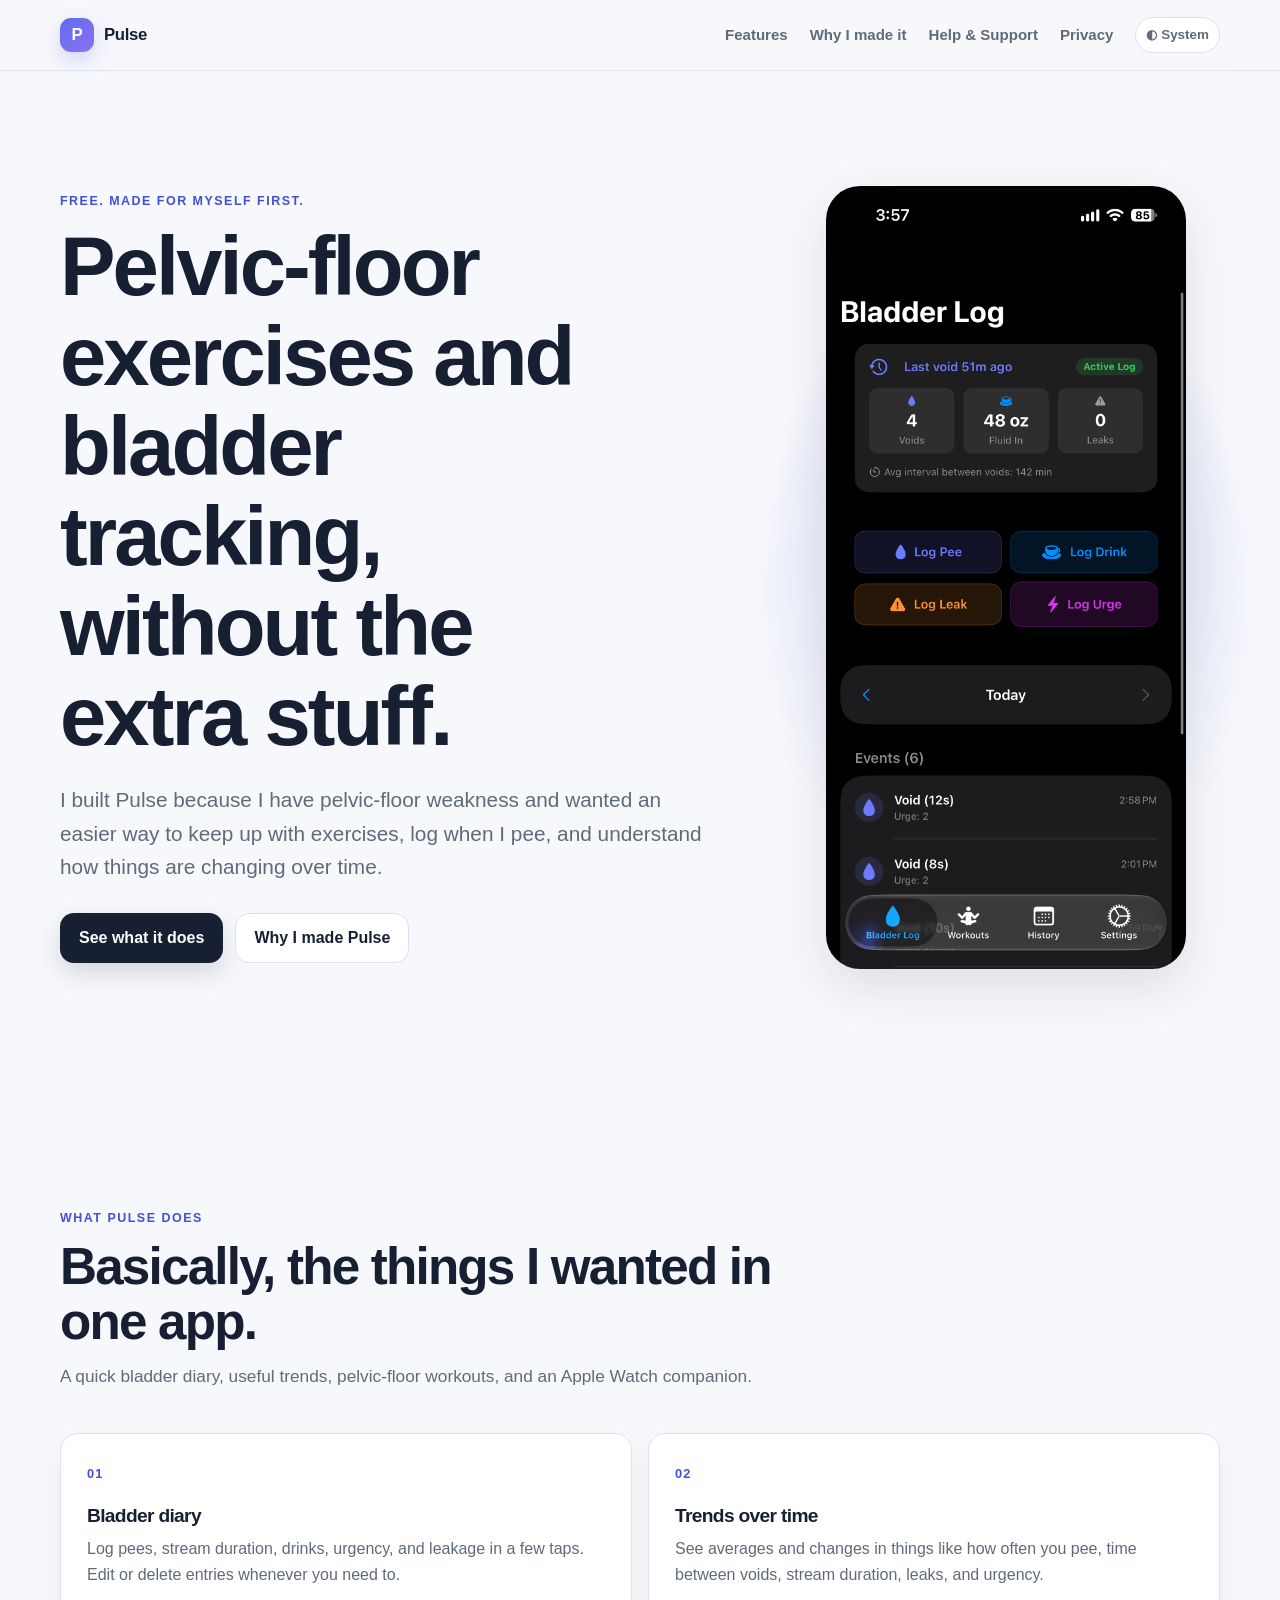
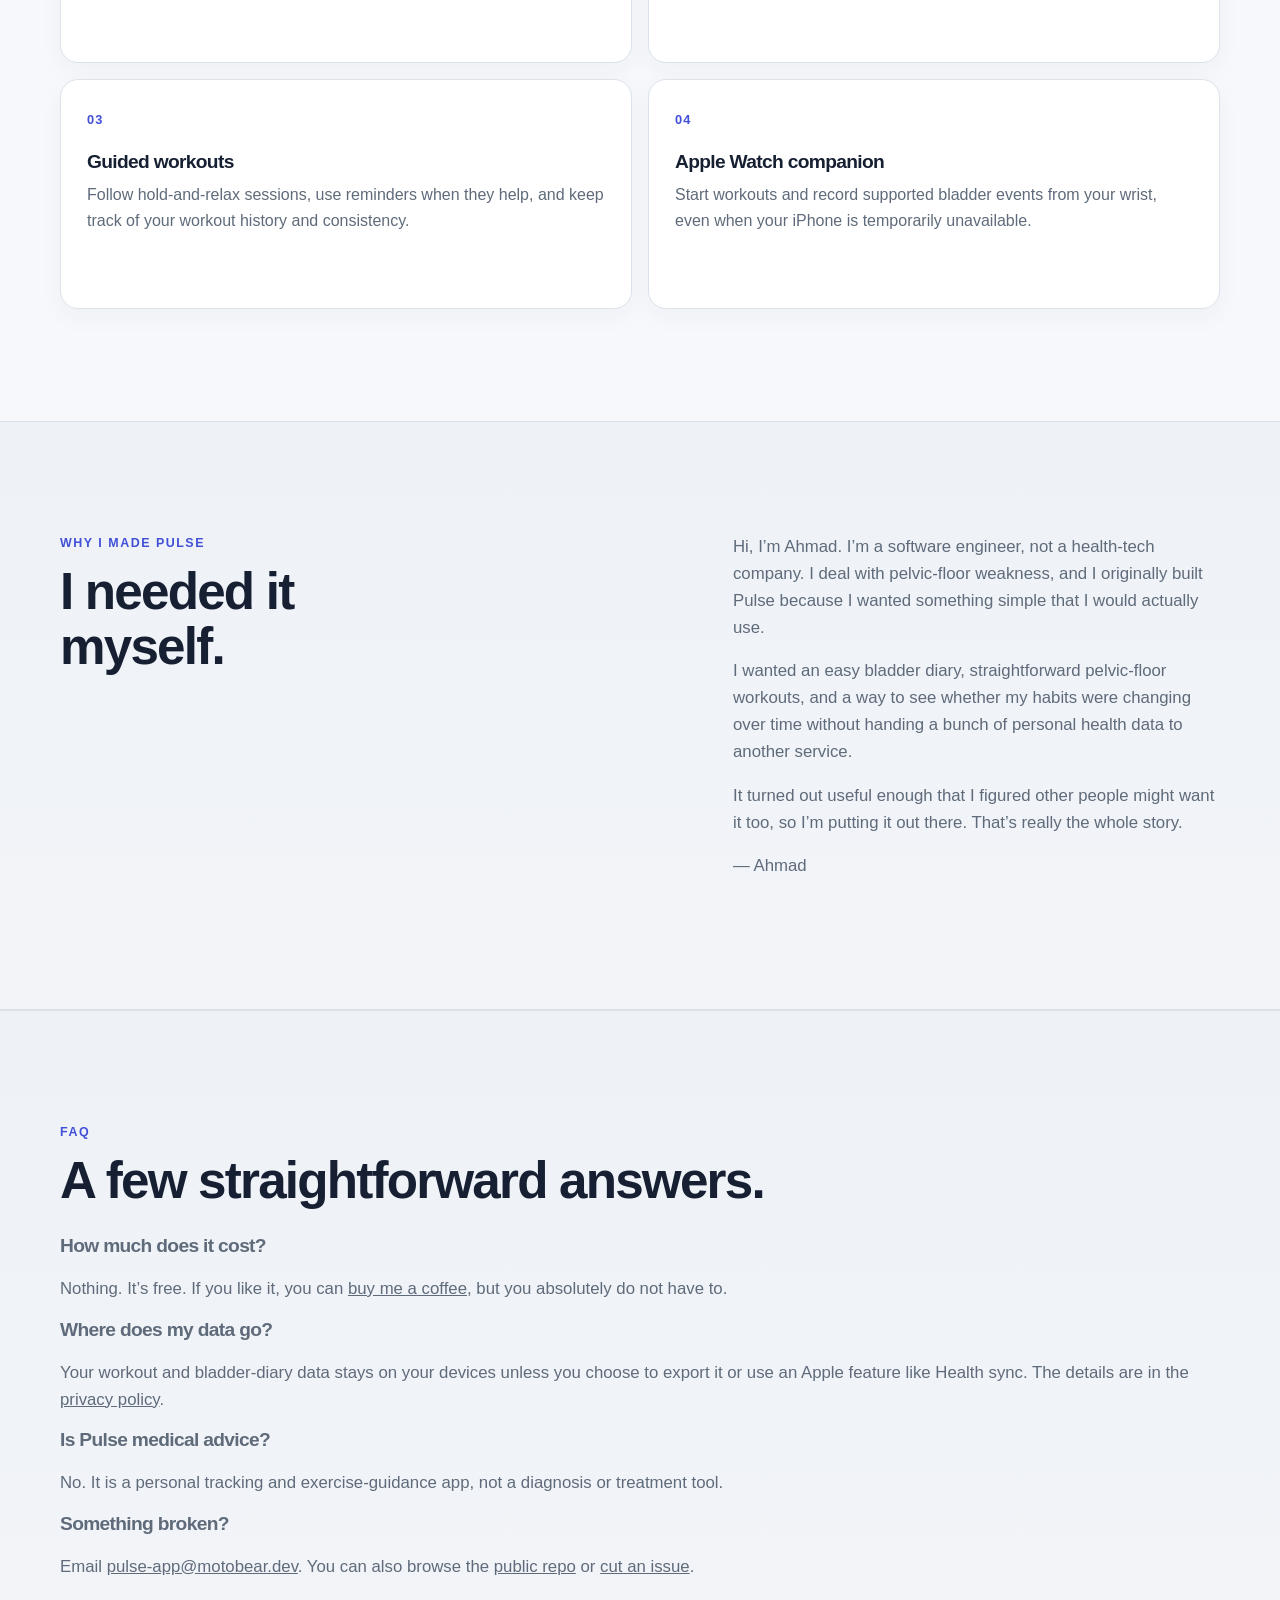
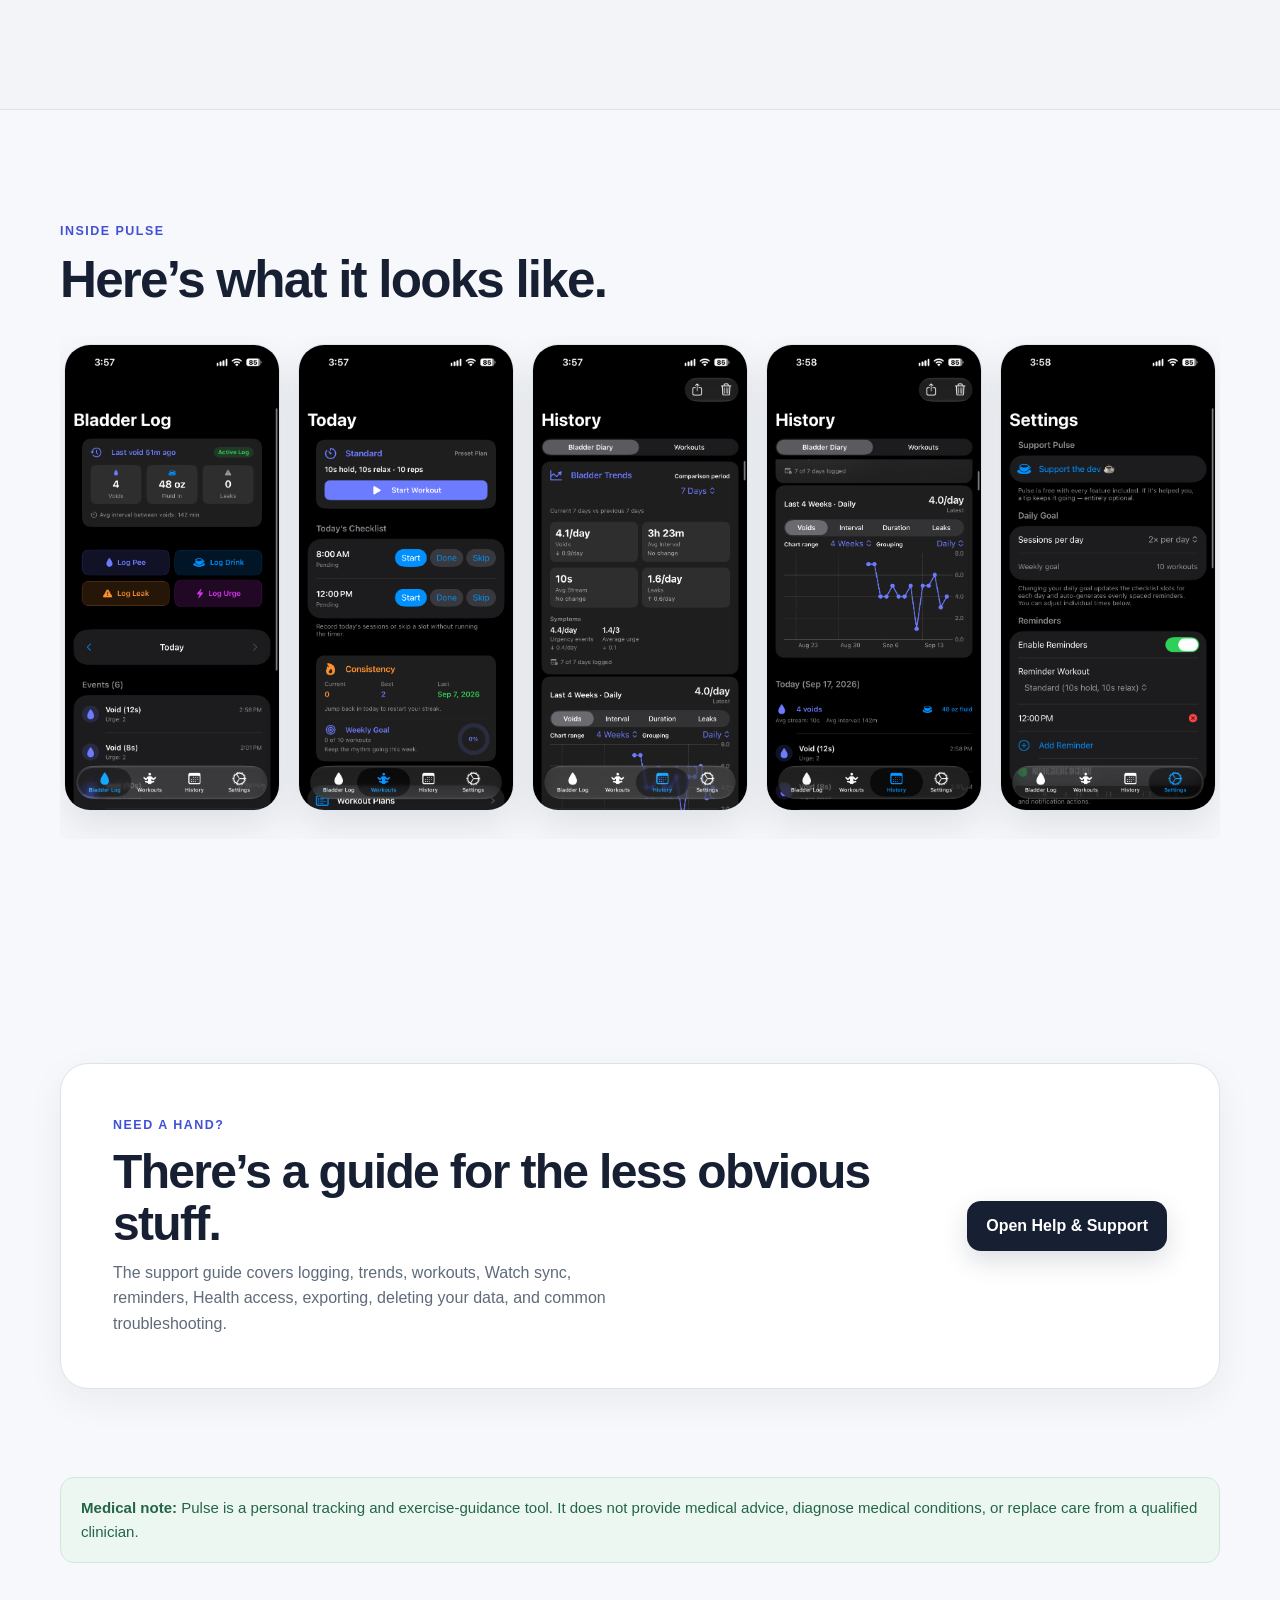
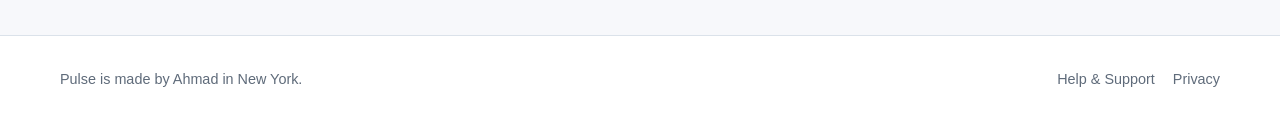
==== index.html @ 0b724790 "Keep donation link in FAQ only" ====
<!doctype html>
<html lang="en">
<head>
  <meta charset="utf-8">
  <meta name="viewport" content="width=device-width, initial-scale=1">
  <meta name="description" content="Pulse is a free iPhone and Apple Watch app for pelvic-floor exercises and personal bladder tracking, built by one guy who needed it himself.">
  <meta name="theme-color" content="#f7f8fb">
  <title>Pulse — Pelvic-floor workouts and bladder tracking</title>
  <script>
    (() => {
      try {
        const theme = localStorage.getItem("pulse-theme");
        if (theme === "light" || theme === "dark") {
          document.documentElement.dataset.theme = theme;
        }
      } catch {}
    })();
  </script>
  <link rel="stylesheet" href="./assets/site.css">
  <script defer src="./assets/theme.js"></script>
</head>
<body>
  <a class="skip-link" href="#main">Skip to content</a>
  <header class="site-header">
    <div class="shell nav-wrap">
      <a class="brand" href="./" aria-label="Pulse home">
        <span class="brand-mark" aria-hidden="true">P</span>
        <span>Pulse</span>
      </a>
      <nav class="nav" aria-label="Primary navigation">
        <a href="#features">Features</a>
        <a href="#story">Why I made it</a>
        <a href="./support/">Help &amp; Support</a>
        <a href="./privacy/">Privacy</a>
        <button class="theme-toggle" type="button" aria-label="Theme: System. Switch to light theme.">◐ System</button>
      </nav>
    </div>
  </header>

  <main id="main">
    <section class="hero shell">
      <div class="hero-copy">
        <p class="eyebrow">Free. Made for myself first.</p>
        <h1>Pelvic-floor exercises and bladder tracking, without the extra stuff.</h1>
        <p class="lede">I built Pulse because I have pelvic-floor weakness and wanted an easier way to keep up with exercises, log when I pee, and understand how things are changing over time.</p>
        <div class="cta-row">
          <a class="button button-primary" href="#features">See what it does</a>
          <a class="button button-secondary" href="#story">Why I made Pulse</a>
        </div>
      </div>
      <div class="hero-device" aria-label="Pulse app preview">
        <img src="./assets/screenshots/pulse-iphone-01.png" alt="Pulse iPhone app interface">
      </div>
    </section>

    <section id="features" class="section shell" aria-labelledby="features-heading">
      <div class="section-heading">
        <p class="eyebrow">What Pulse does</p>
        <h2 id="features-heading">Basically, the things I wanted in one app.</h2>
        <p>A quick bladder diary, useful trends, pelvic-floor workouts, and an Apple Watch companion.</p>
      </div>
      <div class="feature-grid">
        <article class="feature-card">
          <span class="feature-number" aria-hidden="true">01</span>
          <h3>Bladder diary</h3>
          <p>Log pees, stream duration, drinks, urgency, and leakage in a few taps. Edit or delete entries whenever you need to.</p>
        </article>
        <article class="feature-card">
          <span class="feature-number" aria-hidden="true">02</span>
          <h3>Trends over time</h3>
          <p>See averages and changes in things like how often you pee, time between voids, stream duration, leaks, and urgency.</p>
        </article>
        <article class="feature-card">
          <span class="feature-number" aria-hidden="true">03</span>
          <h3>Guided workouts</h3>
          <p>Follow hold-and-relax sessions, use reminders when they help, and keep track of your workout history and consistency.</p>
        </article>
        <article class="feature-card">
          <span class="feature-number" aria-hidden="true">04</span>
          <h3>Apple Watch companion</h3>
          <p>Start workouts and record supported bladder events from your wrist, even when your iPhone is temporarily unavailable.</p>
        </article>
      </div>
    </section>

    <section id="story" class="section section-soft">
      <div class="shell split">
        <div>
          <p class="eyebrow">Why I made Pulse</p>
          <h2>I needed it myself.</h2>
        </div>
        <div class="prose-short">
          <p>Hi, I’m Ahmad. I’m a software engineer, not a health-tech company. I deal with pelvic-floor weakness, and I originally built Pulse because I wanted something simple that I would actually use.</p>
          <p>I wanted an easy bladder diary, straightforward pelvic-floor workouts, and a way to see whether my habits were changing over time without handing a bunch of personal health data to another service.</p>
          <p>It turned out useful enough that I figured other people might want it too, so I’m putting it out there. That’s really the whole story.</p>
          <p>— Ahmad</p>
        </div>
      </div>
    </section>

    <section id="faq" class="section section-soft">
      <div class="shell">
        <div class="section-heading compact">
          <p class="eyebrow">FAQ</p>
          <h2>A few straightforward answers.</h2>
        </div>
        <div class="prose-short">
          <h3>How much does it cost?</h3>
          <p>Nothing. It’s free. If you like it, you can <a href="https://buymeacoffee.com/motobear" target="_blank" rel="noopener noreferrer">buy me a coffee</a>, but you absolutely do not have to.</p>

          <h3>Where does my data go?</h3>
          <p>Your workout and bladder-diary data stays on your devices unless you choose to export it or use an Apple feature like Health sync. The details are in the <a href="./privacy/">privacy policy</a>.</p>

          <h3>Is Pulse medical advice?</h3>
          <p>No. It is a personal tracking and exercise-guidance app, not a diagnosis or treatment tool.</p>

          <h3>Something broken?</h3>
          <p>Email <a href="mailto:pulse-app@motobear.dev">pulse-app@motobear.dev</a>. You can also browse the <a href="https://github.com/seattle-grizzly-coder/pulse-site" target="_blank" rel="noopener noreferrer">public repo</a> or <a href="https://github.com/seattle-grizzly-coder/pulse-site/issues/new" target="_blank" rel="noopener noreferrer">cut an issue</a>.</p>
        </div>
      </div>
    </section>

    <section class="section shell" aria-labelledby="screens-heading">
      <div class="section-heading compact">
        <p class="eyebrow">Inside Pulse</p>
        <h2 id="screens-heading">Here’s what it looks like.</h2>
      </div>
      <div class="screenshot-grid" role="list" aria-label="Pulse iPhone screenshots">
        <figure role="listitem"><img src="./assets/screenshots/pulse-iphone-01.png" alt="Pulse iPhone app screen 1 of 5" loading="lazy"></figure>
        <figure role="listitem"><img src="./assets/screenshots/pulse-iphone-02.png" alt="Pulse iPhone app screen 2 of 5" loading="lazy"></figure>
        <figure role="listitem"><img src="./assets/screenshots/pulse-iphone-03.png" alt="Pulse iPhone app screen 3 of 5" loading="lazy"></figure>
        <figure role="listitem"><img src="./assets/screenshots/pulse-iphone-04.png" alt="Pulse iPhone app screen 4 of 5" loading="lazy"></figure>
        <figure role="listitem"><img src="./assets/screenshots/pulse-iphone-05.png" alt="Pulse iPhone app screen 5 of 5" loading="lazy"></figure>
      </div>
    </section>

    <section class="section shell">
      <div class="callout">
        <div>
          <p class="eyebrow">Need a hand?</p>
          <h2>There’s a guide for the less obvious stuff.</h2>
          <p>The support guide covers logging, trends, workouts, Watch sync, reminders, Health access, exporting, deleting your data, and common troubleshooting.</p>
        </div>
        <a class="button button-primary" href="./support/">Open Help &amp; Support</a>
      </div>
    </section>

    <section class="disclaimer shell" aria-label="Medical disclaimer">
      <strong>Medical note:</strong> Pulse is a personal tracking and exercise-guidance tool. It does not provide medical advice, diagnose medical conditions, or replace care from a qualified clinician.
    </section>
  </main>

  <footer class="site-footer">
    <div class="shell footer-wrap">
      <p>Pulse is made by Ahmad in New York.</p>
      <nav aria-label="Footer navigation">
        <a href="./support/">Help &amp; Support</a>
        <a href="./privacy/">Privacy</a>
        
      </nav>
    </div>
  </footer>
</body>
</html>
---- assets/site.css ----
:root {
  color-scheme: light dark;
  --bg: #f7f8fb;
  --surface: #ffffff;
  --surface-soft: #eef2f7;
  --text: #172033;
  --body-text: #3f4b5e;
  --muted: #5f6b7a;
  --line: #dbe2ea;
  --accent: #5f6df2;
  --accent-strong: #4250d8;
  --accent-soft: #eceeff;
  --success-soft: #edf7f2;
  --success-text: #236547;
  --header-bg: rgba(247, 248, 251, 0.88);
  --header-border: rgba(219, 226, 234, 0.8);
  --button-primary-text: #ffffff;
  --button-primary-hover: #29354d;
  --button-secondary-hover: #fdfdff;
  --button-secondary-hover-line: #c6cfda;
  --section-soft-end: #f2f4f8;
  --note-border: #d9ddff;
  --note-text: #384295;
  --disclaimer-border: #cfe7da;
  --screenshot-border: rgba(219, 226, 234, 0.8);
  --focus-ring: rgba(95, 109, 242, 0.45);
  --shadow: 0 18px 50px rgba(31, 42, 68, 0.12);
  --radius-lg: 28px;
  --radius-md: 18px;
  --radius-sm: 12px;
  --shell: 1160px;
}

:root[data-theme="light"] {
  color-scheme: light;
}

:root[data-theme="dark"] {
  color-scheme: dark;
  --bg: #0f1117;
  --surface: #171b24;
  --surface-soft: #131720;
  --text: #f1f4fa;
  --body-text: #cbd3df;
  --muted: #aab3c2;
  --line: #2b3342;
  --accent: #8b91ff;
  --accent-strong: #b4b8ff;
  --accent-soft: #222743;
  --success-soft: #15241e;
  --success-text: #8fd7b2;
  --header-bg: rgba(15, 17, 23, 0.88);
  --header-border: rgba(43, 51, 66, 0.85);
  --button-primary-text: #11151c;
  --button-primary-hover: #d8ddea;
  --button-secondary-hover: #1c222e;
  --button-secondary-hover-line: #3a4558;
  --section-soft-end: #171b24;
  --note-border: #3b426e;
  --note-text: #c2c6ff;
  --disclaimer-border: #2d513f;
  --screenshot-border: rgba(58, 69, 88, 0.9);
  --focus-ring: rgba(139, 145, 255, 0.55);
  --shadow: 0 18px 50px rgba(0, 0, 0, 0.34);
}

@media (prefers-color-scheme: dark) {
  :root:not([data-theme]) {
    color-scheme: dark;
    --bg: #0f1117;
    --surface: #171b24;
    --surface-soft: #131720;
    --text: #f1f4fa;
    --body-text: #cbd3df;
    --muted: #aab3c2;
    --line: #2b3342;
    --accent: #8b91ff;
    --accent-strong: #b4b8ff;
    --accent-soft: #222743;
    --success-soft: #15241e;
    --success-text: #8fd7b2;
    --header-bg: rgba(15, 17, 23, 0.88);
    --header-border: rgba(43, 51, 66, 0.85);
    --button-primary-text: #11151c;
    --button-primary-hover: #d8ddea;
    --button-secondary-hover: #1c222e;
    --button-secondary-hover-line: #3a4558;
    --section-soft-end: #171b24;
    --note-border: #3b426e;
    --note-text: #c2c6ff;
    --disclaimer-border: #2d513f;
    --screenshot-border: rgba(58, 69, 88, 0.9);
    --focus-ring: rgba(139, 145, 255, 0.55);
    --shadow: 0 18px 50px rgba(0, 0, 0, 0.34);
  }
}

* { box-sizing: border-box; }
html { scroll-behavior: smooth; }
body {
  margin: 0;
  background: var(--bg);
  color: var(--text);
  font-family: -apple-system, BlinkMacSystemFont, "SF Pro Text", "Segoe UI", sans-serif;
  line-height: 1.6;
  -webkit-font-smoothing: antialiased;
}
img { display: block; max-width: 100%; }
a { color: inherit; }
button, a { -webkit-tap-highlight-color: transparent; }
:focus-visible {
  outline: 3px solid var(--focus-ring);
  outline-offset: 4px;
  border-radius: 6px;
}

.skip-link {
  position: fixed;
  left: 16px;
  top: 12px;
  z-index: 100;
  transform: translateY(-180%);
  background: var(--text);
  color: var(--button-primary-text);
  padding: 10px 14px;
  border-radius: 10px;
  text-decoration: none;
}
.skip-link:focus { transform: translateY(0); }

.shell {
  width: min(calc(100% - 40px), var(--shell));
  margin-inline: auto;
}
.narrow { max-width: 760px; }

.site-header {
  position: sticky;
  top: 0;
  z-index: 20;
  background: var(--header-bg);
  backdrop-filter: blur(18px);
  border-bottom: 1px solid var(--header-border);
}
.nav-wrap {
  min-height: 70px;
  display: flex;
  align-items: center;
  justify-content: space-between;
  gap: 24px;
}
.brand {
  display: inline-flex;
  align-items: center;
  gap: 10px;
  font-weight: 750;
  font-size: 1.05rem;
  text-decoration: none;
  letter-spacing: -0.02em;
}
.brand-mark {
  display: grid;
  place-items: center;
  width: 34px;
  height: 34px;
  border-radius: 11px;
  background: linear-gradient(145deg, var(--accent), #8b72ee);
  color: white;
  box-shadow: 0 8px 20px rgba(95, 109, 242, 0.25);
}
.nav {
  display: flex;
  align-items: center;
  gap: 22px;
  font-size: 0.94rem;
}
.nav a {
  text-decoration: none;
  color: var(--muted);
  font-weight: 600;
}
.nav a:hover,
.nav a[aria-current="page"] { color: var(--text); }
.theme-toggle {
  appearance: none;
  min-height: 36px;
  padding: 6px 10px;
  border: 1px solid var(--line);
  border-radius: 999px;
  background: var(--surface);
  color: var(--muted);
  font: inherit;
  font-size: 0.84rem;
  font-weight: 650;
  line-height: 1;
  cursor: pointer;
}
.theme-toggle:hover {
  color: var(--text);
  background: var(--button-secondary-hover);
  border-color: var(--button-secondary-hover-line);
}

.hero {
  display: grid;
  grid-template-columns: minmax(0, 1.08fr) minmax(300px, 0.72fr);
  gap: clamp(38px, 7vw, 90px);
  align-items: center;
  padding-top: clamp(64px, 9vw, 120px);
  padding-bottom: clamp(70px, 10vw, 130px);
}
.hero-copy { max-width: 720px; }
.eyebrow {
  margin: 0 0 10px;
  color: var(--accent-strong);
  font-size: 0.78rem;
  font-weight: 800;
  letter-spacing: 0.12em;
  text-transform: uppercase;
}
h1, h2, h3 {
  margin-top: 0;
  line-height: 1.08;
  letter-spacing: -0.035em;
}
h1 {
  margin-bottom: 22px;
  font-size: clamp(2.8rem, 6.5vw, 5.8rem);
  max-width: 13ch;
}
h2 { font-size: clamp(2rem, 4vw, 3.5rem); }
h3 { font-size: 1.2rem; }
.lede {
  max-width: 62ch;
  margin: 0;
  color: var(--muted);
  font-size: clamp(1.08rem, 2vw, 1.3rem);
}
.cta-row {
  display: flex;
  flex-wrap: wrap;
  gap: 12px;
  margin-top: 30px;
}
.button {
  display: inline-flex;
  align-items: center;
  justify-content: center;
  min-height: 48px;
  padding: 11px 18px;
  border: 1px solid transparent;
  border-radius: 14px;
  text-decoration: none;
  font-weight: 750;
}
.button-primary {
  background: var(--text);
  color: var(--button-primary-text);
  box-shadow: 0 10px 26px rgba(23, 32, 51, 0.15);
}
.button-primary:hover { background: var(--button-primary-hover); }
.button-secondary {
  background: var(--surface);
  border-color: var(--line);
  color: var(--text);
}
.button-secondary:hover { background: var(--button-secondary-hover); border-color: var(--button-secondary-hover-line); }
.signal-list {
  display: flex;
  flex-wrap: wrap;
  gap: 8px;
  padding: 0;
  margin: 28px 0 0;
  list-style: none;
}
.signal-list li {
  padding: 7px 11px;
  border-radius: 999px;
  background: var(--surface);
  border: 1px solid var(--line);
  color: var(--muted);
  font-size: 0.86rem;
  font-weight: 650;
}
.hero-device {
  position: relative;
  max-width: 360px;
  justify-self: center;
}
.hero-device::before {
  content: "";
  position: absolute;
  inset: 8% -16% 3%;
  z-index: -1;
  border-radius: 50%;
  background: radial-gradient(circle at 50% 45%, rgba(95, 109, 242, 0.2), rgba(95, 109, 242, 0) 68%);
  filter: blur(8px);
}
.hero-device img {
  width: 100%;
  border-radius: 34px;
  box-shadow: var(--shadow);
}

.section { padding-block: clamp(64px, 9vw, 112px); }
.section-soft {
  background: linear-gradient(180deg, var(--surface-soft), var(--section-soft-end));
  border-block: 1px solid var(--line);
}
.section-heading { max-width: 760px; margin-bottom: 42px; }
.section-heading.compact { margin-bottom: 28px; }
.section-heading h2 { margin-bottom: 14px; }
.section-heading p:not(.eyebrow) { color: var(--muted); margin: 0; font-size: 1.08rem; }
.feature-grid {
  display: grid;
  grid-template-columns: repeat(2, minmax(0, 1fr));
  gap: 16px;
}
.feature-card {
  min-height: 230px;
  padding: 26px;
  background: var(--surface);
  border: 1px solid var(--line);
  border-radius: var(--radius-md);
  box-shadow: 0 8px 24px rgba(31, 42, 68, 0.04);
}
.feature-card h3 { margin: 20px 0 10px; }
.feature-card p { margin: 0; color: var(--muted); }
.feature-number {
  display: inline-flex;
  color: var(--accent-strong);
  font-size: 0.8rem;
  font-weight: 800;
  letter-spacing: 0.08em;
}
.split {
  display: grid;
  grid-template-columns: minmax(0, 1fr) minmax(0, 0.85fr);
  gap: clamp(32px, 8vw, 100px);
  align-items: start;
}
.split h2 { margin-bottom: 0; max-width: 13ch; }
.prose-short { color: var(--muted); font-size: 1.05rem; }
.prose-short p:first-child { margin-top: 0; }
.text-link { color: var(--accent-strong); font-weight: 750; text-decoration: none; }
.text-link:hover { text-decoration: underline; text-underline-offset: 3px; }

.screenshot-grid {
  display: grid;
  grid-template-columns: repeat(5, minmax(190px, 1fr));
  gap: 18px;
  overflow-x: auto;
  padding: 8px 4px 28px;
  scroll-snap-type: x proximity;
}
.screenshot-grid figure {
  margin: 0;
  min-width: 210px;
  scroll-snap-align: start;
}
.screenshot-grid img {
  width: 100%;
  border-radius: 26px;
  border: 1px solid var(--screenshot-border);
  box-shadow: 0 16px 38px rgba(31, 42, 68, 0.11);
}

.callout {
  display: flex;
  align-items: center;
  justify-content: space-between;
  gap: 28px;
  padding: clamp(28px, 5vw, 52px);
  background: var(--surface);
  border: 1px solid var(--line);
  border-radius: var(--radius-lg);
  box-shadow: 0 12px 36px rgba(31, 42, 68, 0.06);
}
.callout h2 { margin-bottom: 10px; font-size: clamp(1.8rem, 4vw, 3rem); }
.callout p:not(.eyebrow) { max-width: 58ch; margin: 0; color: var(--muted); }
.callout .button { flex: 0 0 auto; }
.disclaimer {
  margin-top: -24px;
  margin-bottom: 72px;
  padding: 18px 20px;
  background: var(--success-soft);
  color: var(--success-text);
  border: 1px solid var(--disclaimer-border);
  border-radius: 14px;
  font-size: 0.94rem;
}

.docs-main { padding-bottom: 80px; }
.docs-hero {
  padding-top: clamp(58px, 8vw, 92px);
  padding-bottom: 48px;
}
.docs-hero h1 { max-width: none; font-size: clamp(2.6rem, 6vw, 4.8rem); }
.updated { margin-top: 20px; color: var(--muted); font-size: 0.9rem; }
.docs-layout {
  display: grid;
  grid-template-columns: 220px minmax(0, 760px);
  gap: clamp(42px, 7vw, 92px);
  align-items: start;
}
.docs-toc {
  position: sticky;
  top: 96px;
  display: grid;
  gap: 8px;
  padding: 16px 0;
}
.docs-toc strong { margin-bottom: 4px; font-size: 0.88rem; }
.docs-toc a {
  color: var(--muted);
  font-size: 0.9rem;
  text-decoration: none;
}
.docs-toc a:hover { color: var(--accent-strong); }
.docs-content section,
.policy section {
  padding-block: 10px 34px;
  scroll-margin-top: 96px;
}
.docs-content section + section,
.policy section + section { border-top: 1px solid var(--line); padding-top: 38px; }
.docs-content h2,
.policy h2 { font-size: clamp(1.6rem, 3vw, 2.25rem); margin-bottom: 16px; }
.docs-content h3 { margin: 26px 0 8px; font-size: 1.06rem; letter-spacing: -0.015em; }
.docs-content p,
.docs-content li,
.policy p { color: var(--body-text); }
.docs-content ul,
.docs-content ol { padding-left: 1.25rem; }
.docs-content li + li { margin-top: 8px; }
.note {
  margin: 22px 0 6px;
  padding: 16px 18px;
  background: var(--accent-soft);
  border: 1px solid var(--note-border);
  border-radius: var(--radius-sm);
  color: var(--note-text);
}
.docs-medical {
  background: var(--surface-soft);
  border: 1px solid var(--line) !important;
  border-radius: var(--radius-md);
  padding: 24px !important;
  margin-top: 14px;
}
.policy { padding-bottom: 44px; }

.site-footer {
  border-top: 1px solid var(--line);
  background: var(--surface);
}
.footer-wrap {
  min-height: 86px;
  display: flex;
  align-items: center;
  justify-content: space-between;
  gap: 20px;
  color: var(--muted);
  font-size: 0.9rem;
}
.footer-wrap p { margin: 0; }
.footer-wrap nav { display: flex; flex-wrap: wrap; gap: 18px; }
.footer-wrap a { text-decoration: none; }
.footer-wrap a:hover { color: var(--text); }

.error-page {
  min-height: 100vh;
  display: grid;
  place-items: center;
  padding: 40px 20px;
}
.error-card {
  width: min(100%, 620px);
  padding: 40px;
  text-align: center;
  background: var(--surface);
  border: 1px solid var(--line);
  border-radius: var(--radius-lg);
  box-shadow: var(--shadow);
}
.error-card h1 { max-width: none; font-size: clamp(3rem, 8vw, 6rem); margin-bottom: 10px; }
.error-card p { color: var(--muted); margin-bottom: 24px; }
.error-theme-toggle { margin-top: 14px; }

@media (max-width: 900px) {
  .hero { grid-template-columns: 1fr; }
  .hero-copy { max-width: 760px; }
  .hero-device { max-width: 310px; }
  .split { grid-template-columns: 1fr; }
  .split h2 { max-width: 18ch; }
  .docs-layout { grid-template-columns: 1fr; }
  .docs-toc {
    position: static;
    grid-template-columns: repeat(2, minmax(0, 1fr));
    padding: 18px;
    background: var(--surface);
    border: 1px solid var(--line);
    border-radius: var(--radius-md);
  }
  .docs-toc strong { grid-column: 1 / -1; }
}

@media (max-width: 680px) {
  .shell { width: min(calc(100% - 28px), var(--shell)); }
  .site-header { position: static; }
  .nav-wrap { min-height: auto; padding-block: 15px; align-items: flex-start; }
  .nav { gap: 12px 16px; flex-wrap: wrap; justify-content: flex-end; font-size: 0.86rem; }
  .hero { padding-top: 52px; }
  h1 { font-size: clamp(2.65rem, 13vw, 4rem); }
  .feature-grid { grid-template-columns: 1fr; }
  .feature-card { min-height: 0; }
  .callout { align-items: flex-start; flex-direction: column; }
  .callout .button { width: 100%; }
  .docs-toc { grid-template-columns: 1fr; }
  .footer-wrap { align-items: flex-start; flex-direction: column; justify-content: center; padding-block: 24px; }
}

@media (prefers-reduced-motion: reduce) {
  html { scroll-behavior: auto; }
  *, *::before, *::after { animation-duration: 0.01ms !important; animation-iteration-count: 1 !important; transition-duration: 0.01ms !important; }
}
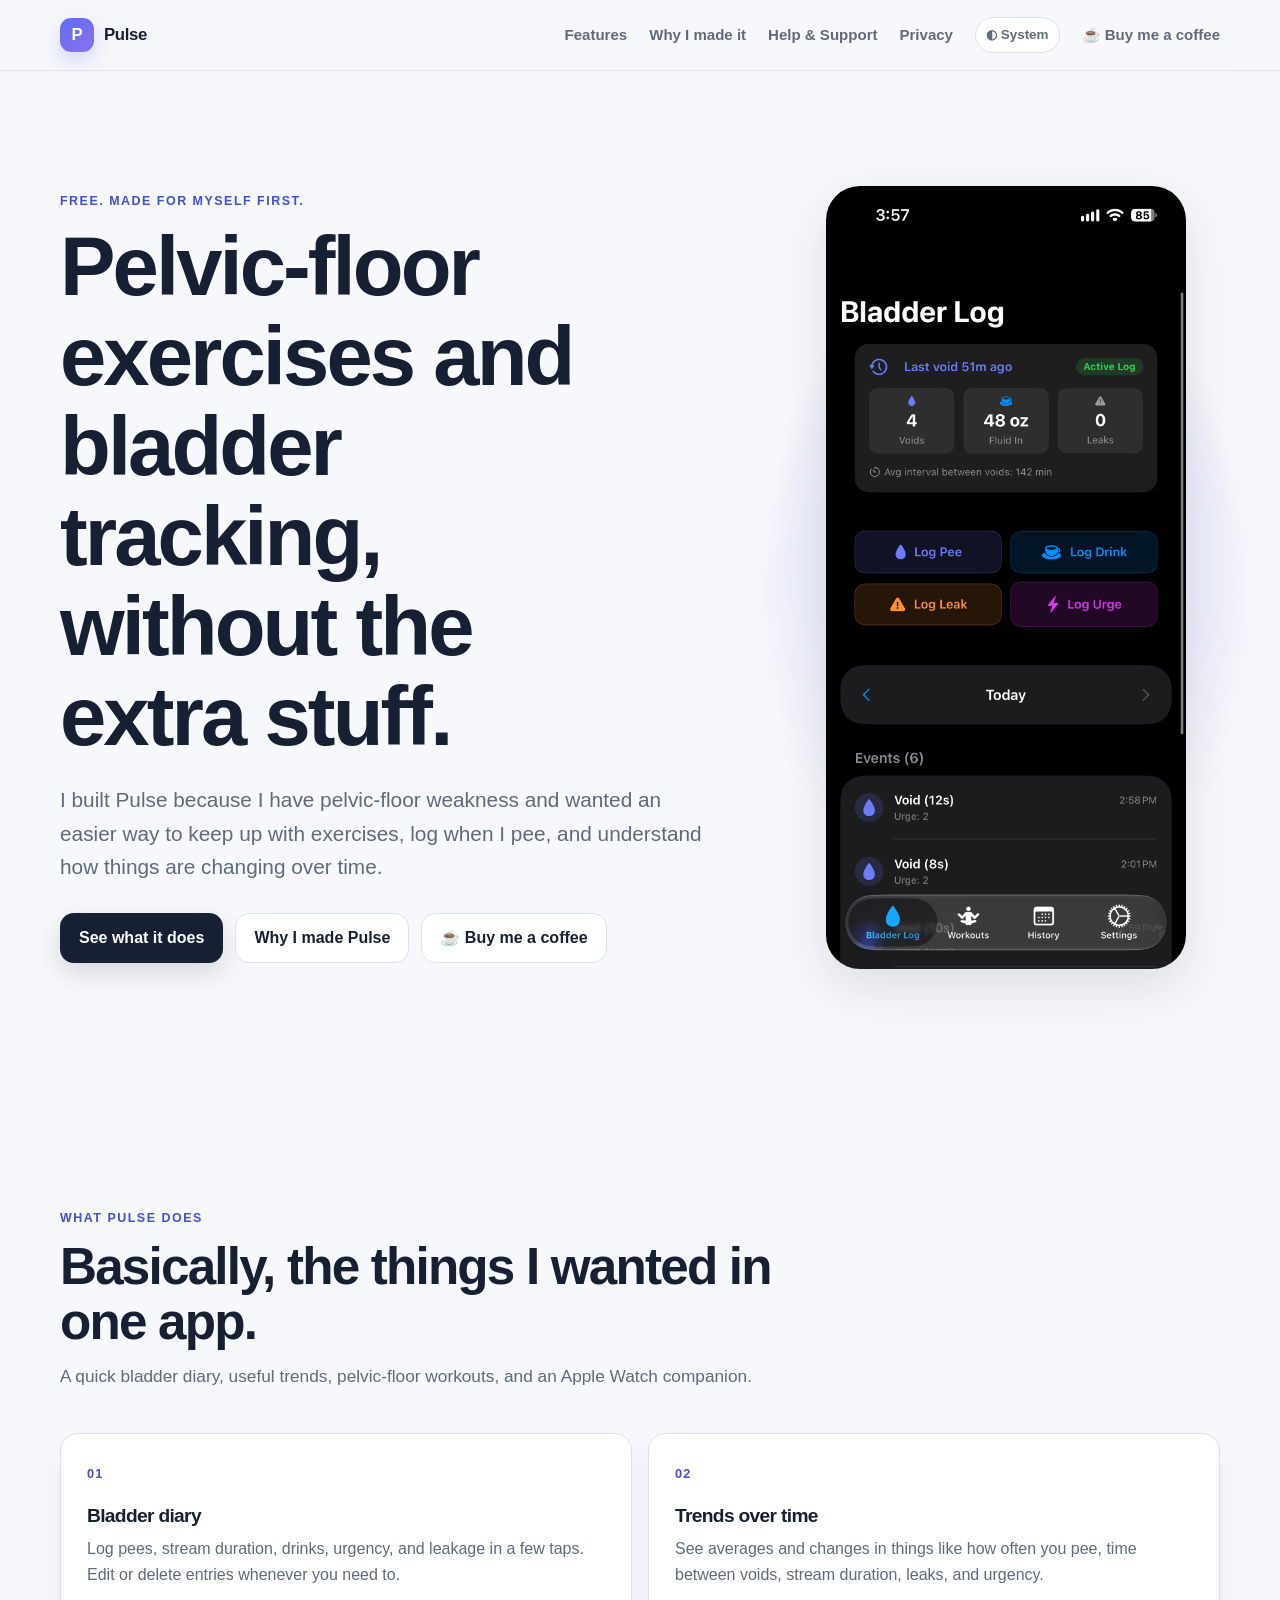
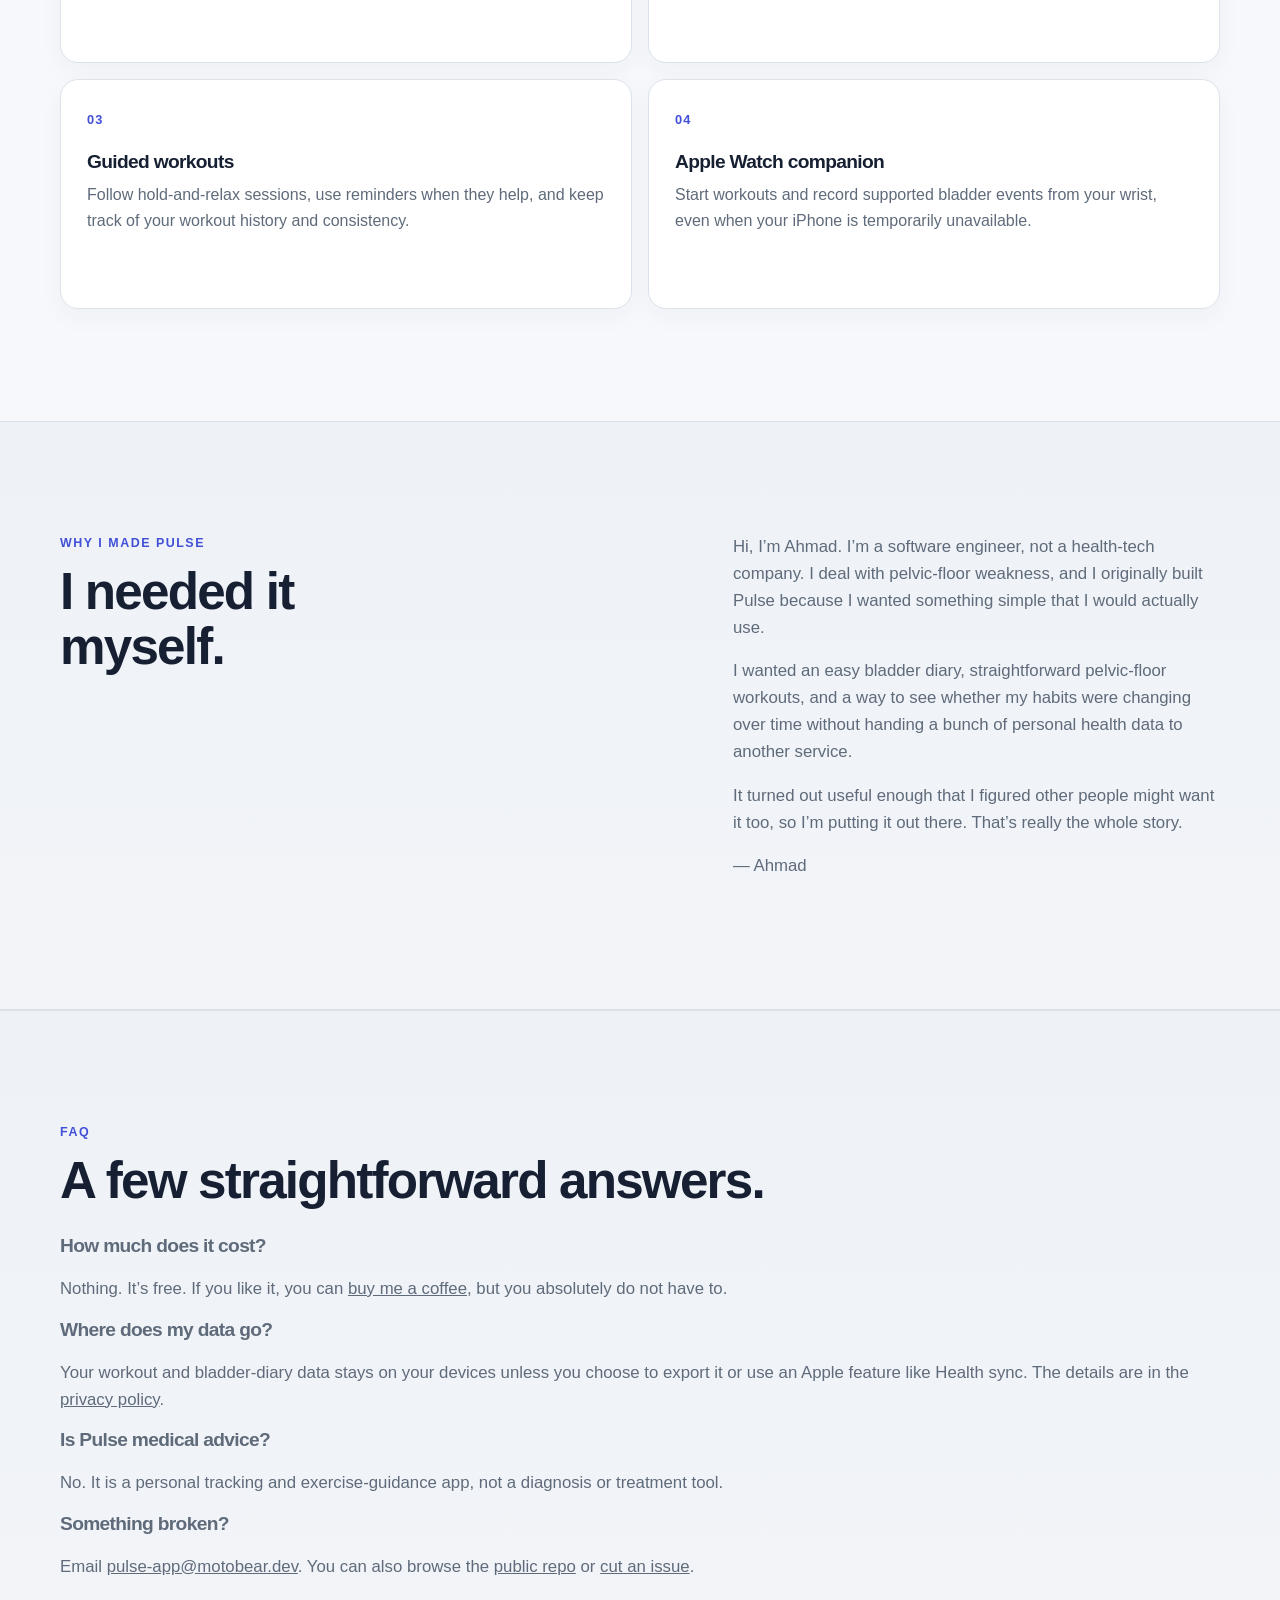
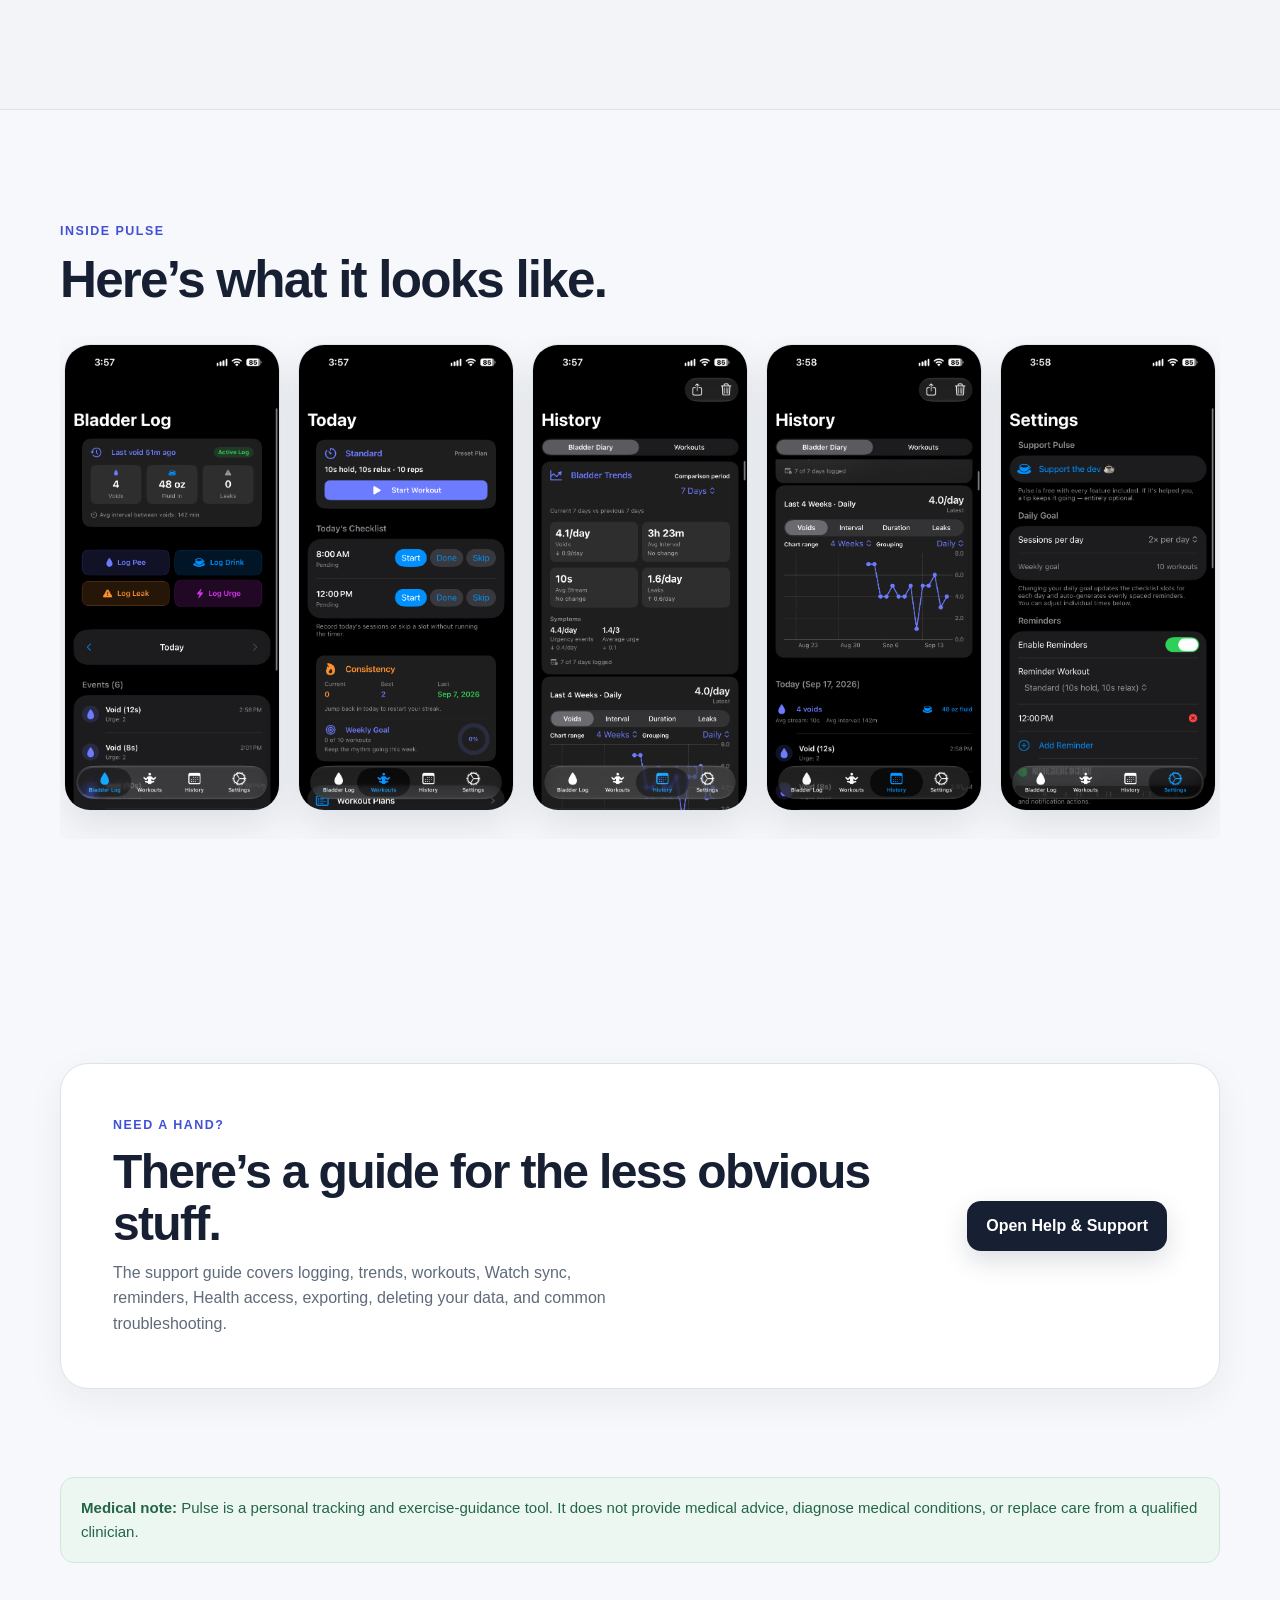
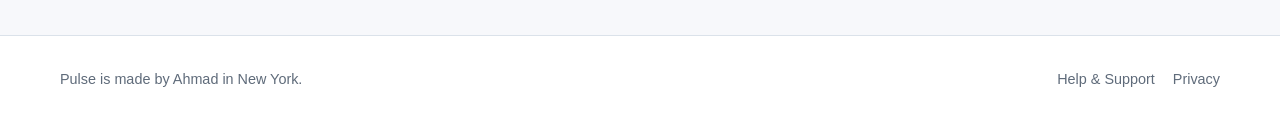
==== commit 3eb93eb9: "Restore donation links in header and hero" ====
--- a/index.html
+++ b/index.html
@@ -33,6 +33,7 @@
         <a href="./support/">Help &amp; Support</a>
         <a href="./privacy/">Privacy</a>
         <button class="theme-toggle" type="button" aria-label="Theme: System. Switch to light theme.">◐ System</button>
+        <a href="https://buymeacoffee.com/motobear" target="_blank" rel="noopener noreferrer" aria-label="Buy me a coffee (opens in a new tab)">☕ Buy me a coffee</a>
       </nav>
     </div>
   </header>
@@ -46,6 +47,7 @@
         <div class="cta-row">
           <a class="button button-primary" href="#features">See what it does</a>
           <a class="button button-secondary" href="#story">Why I made Pulse</a>
+          <a class="button button-secondary" href="https://buymeacoffee.com/motobear" target="_blank" rel="noopener noreferrer">☕ Buy me a coffee</a>
         </div>
       </div>
       <div class="hero-device" aria-label="Pulse app preview">
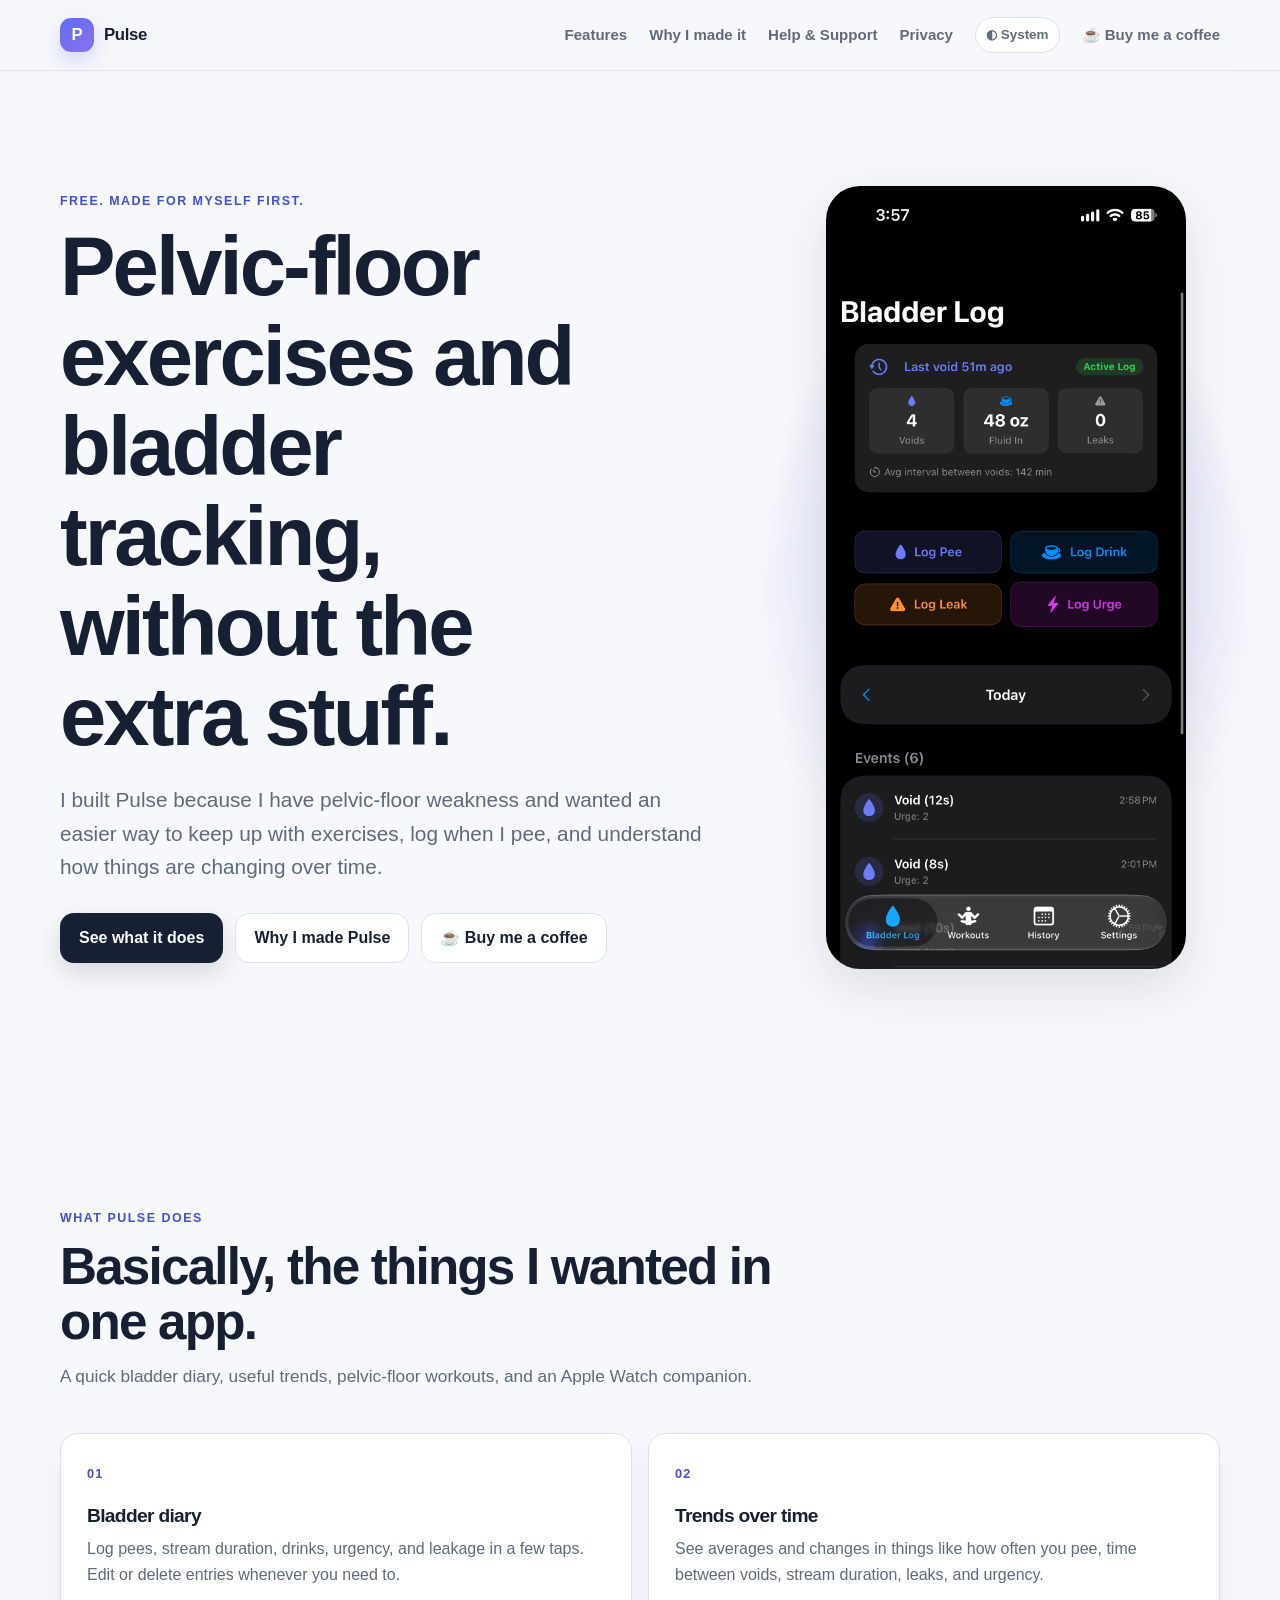
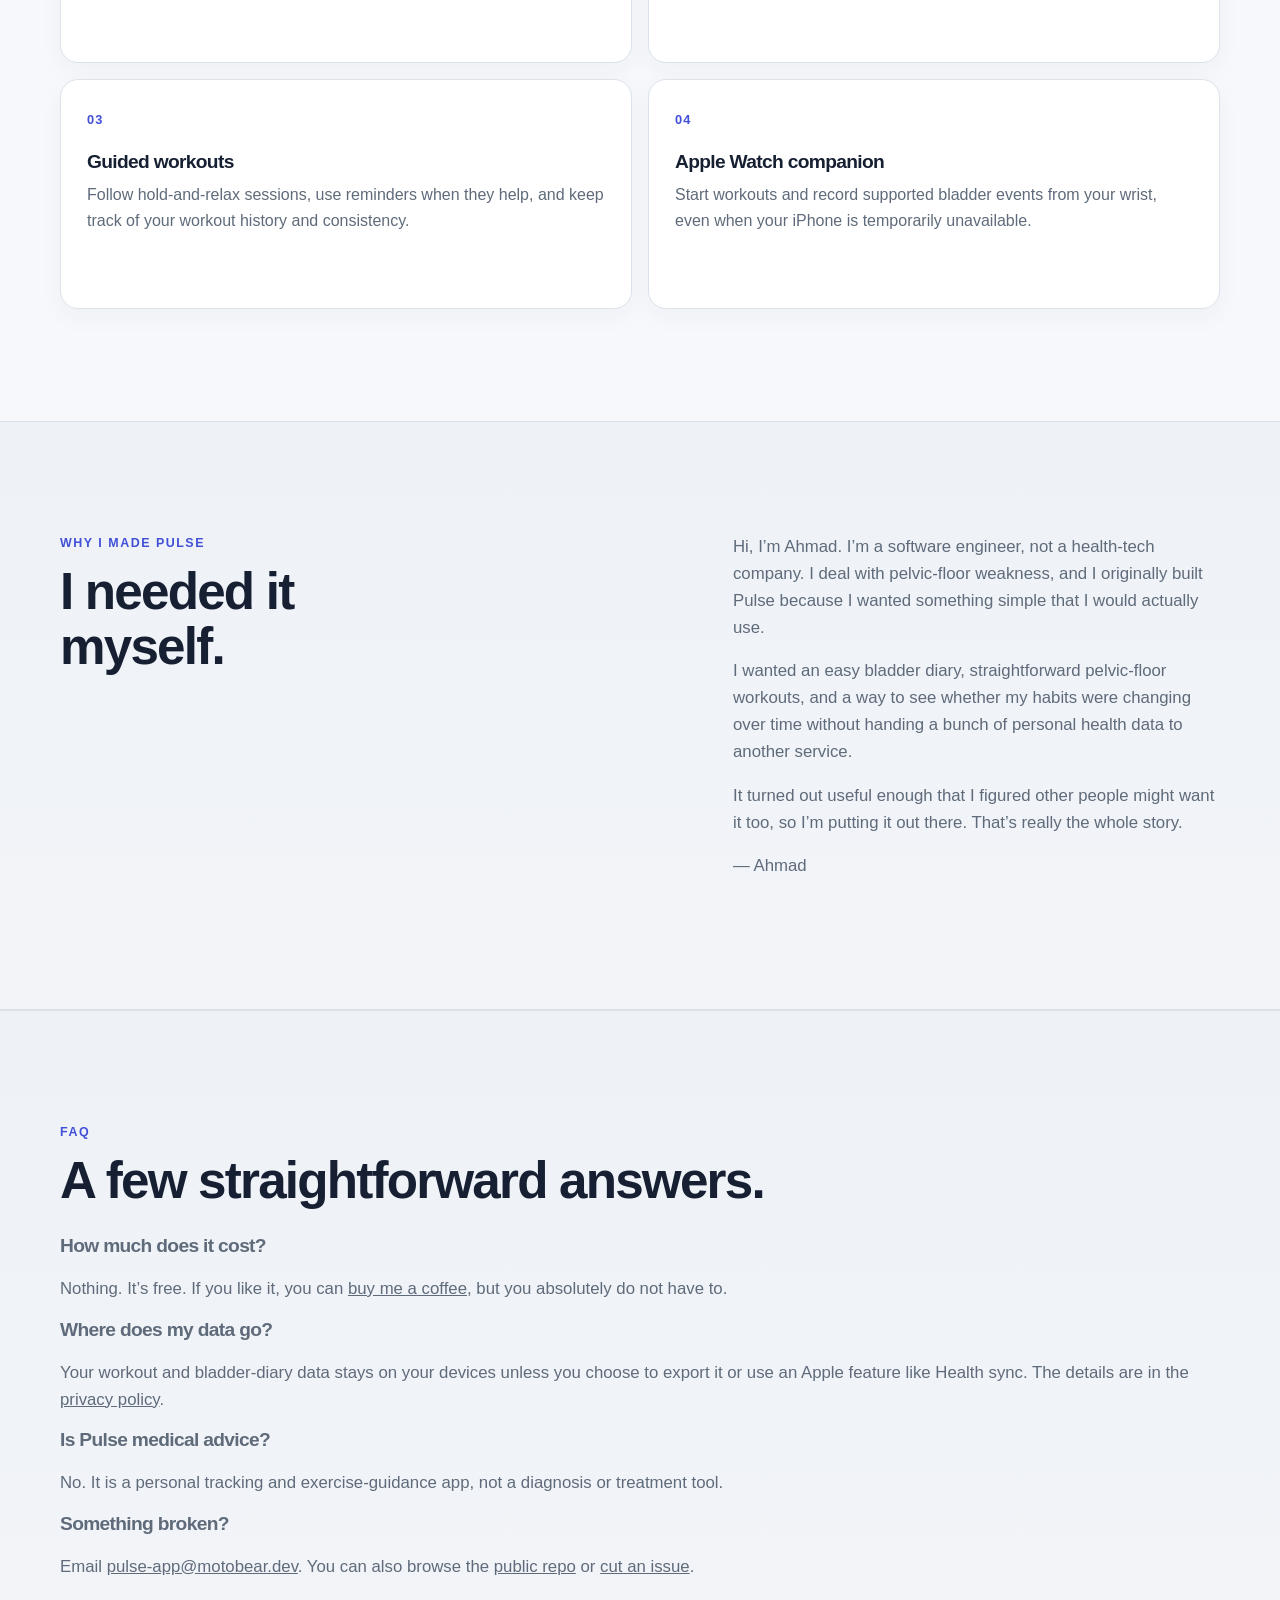
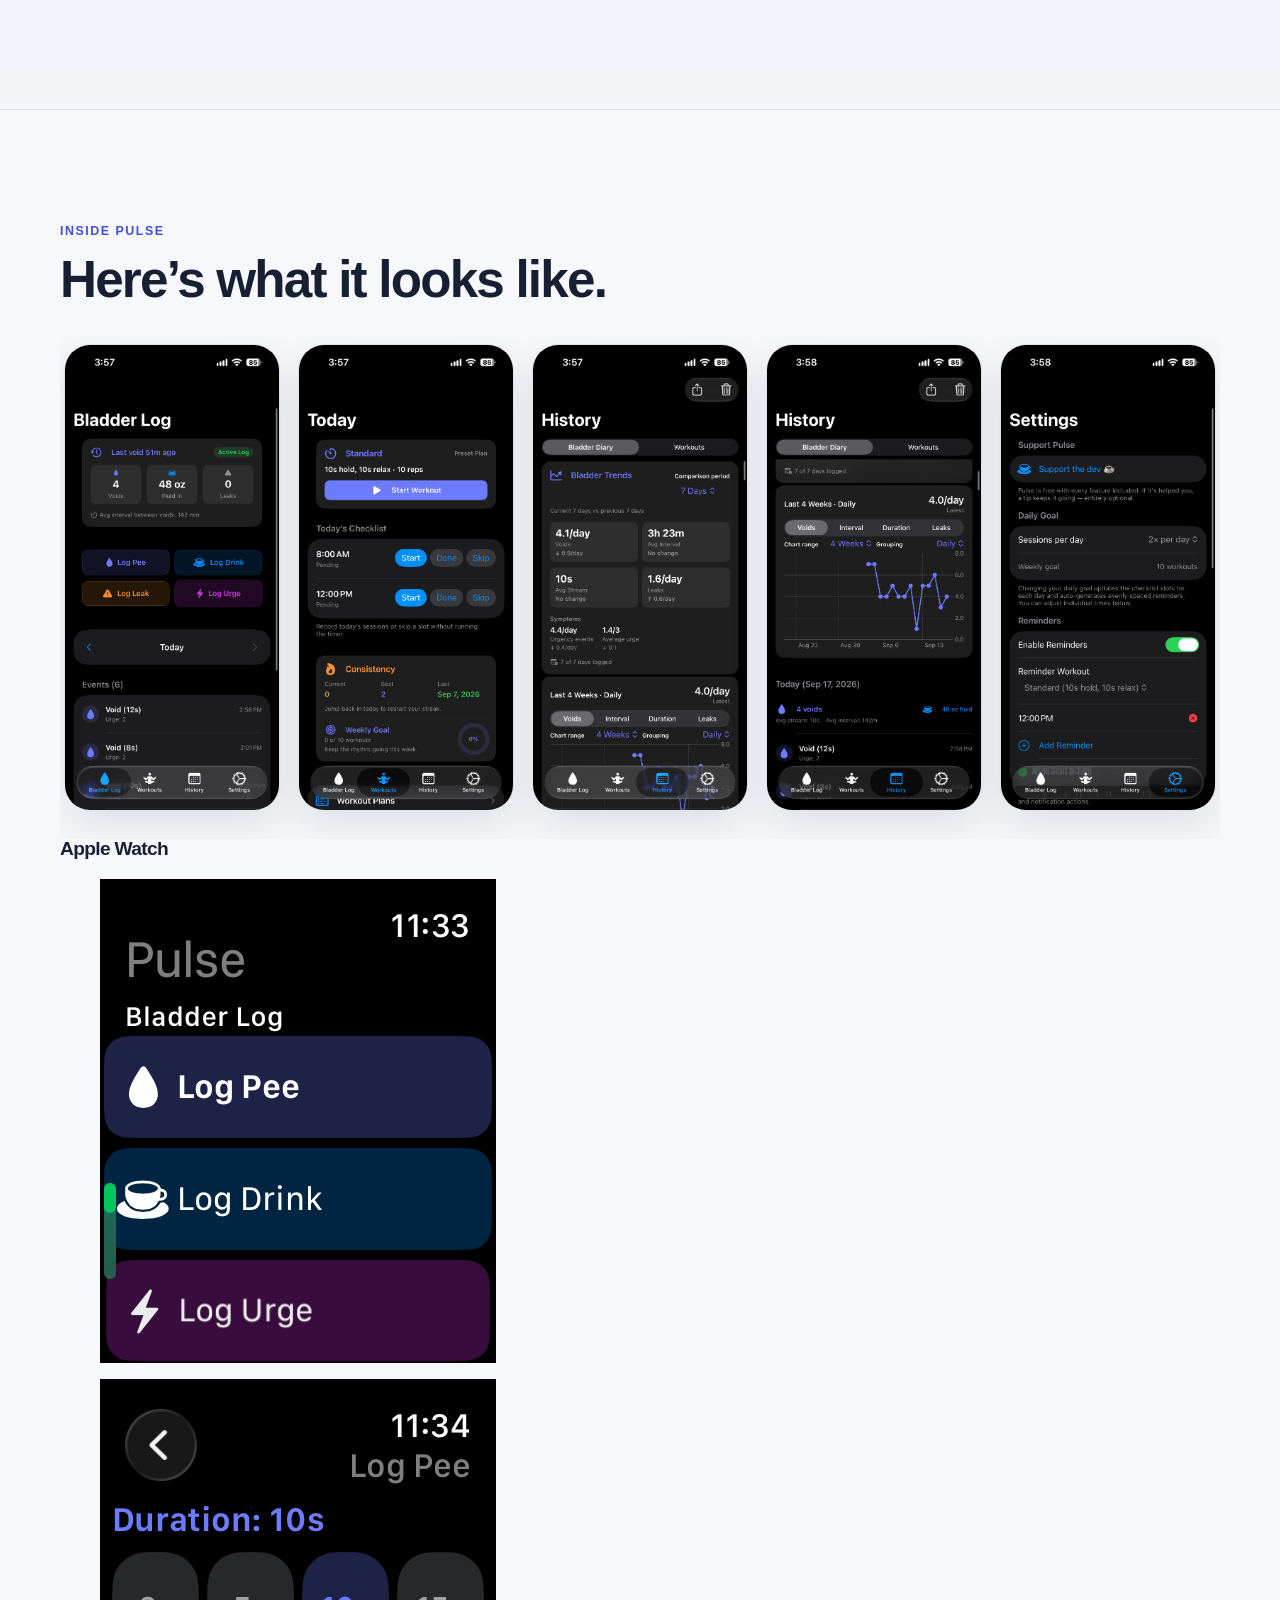
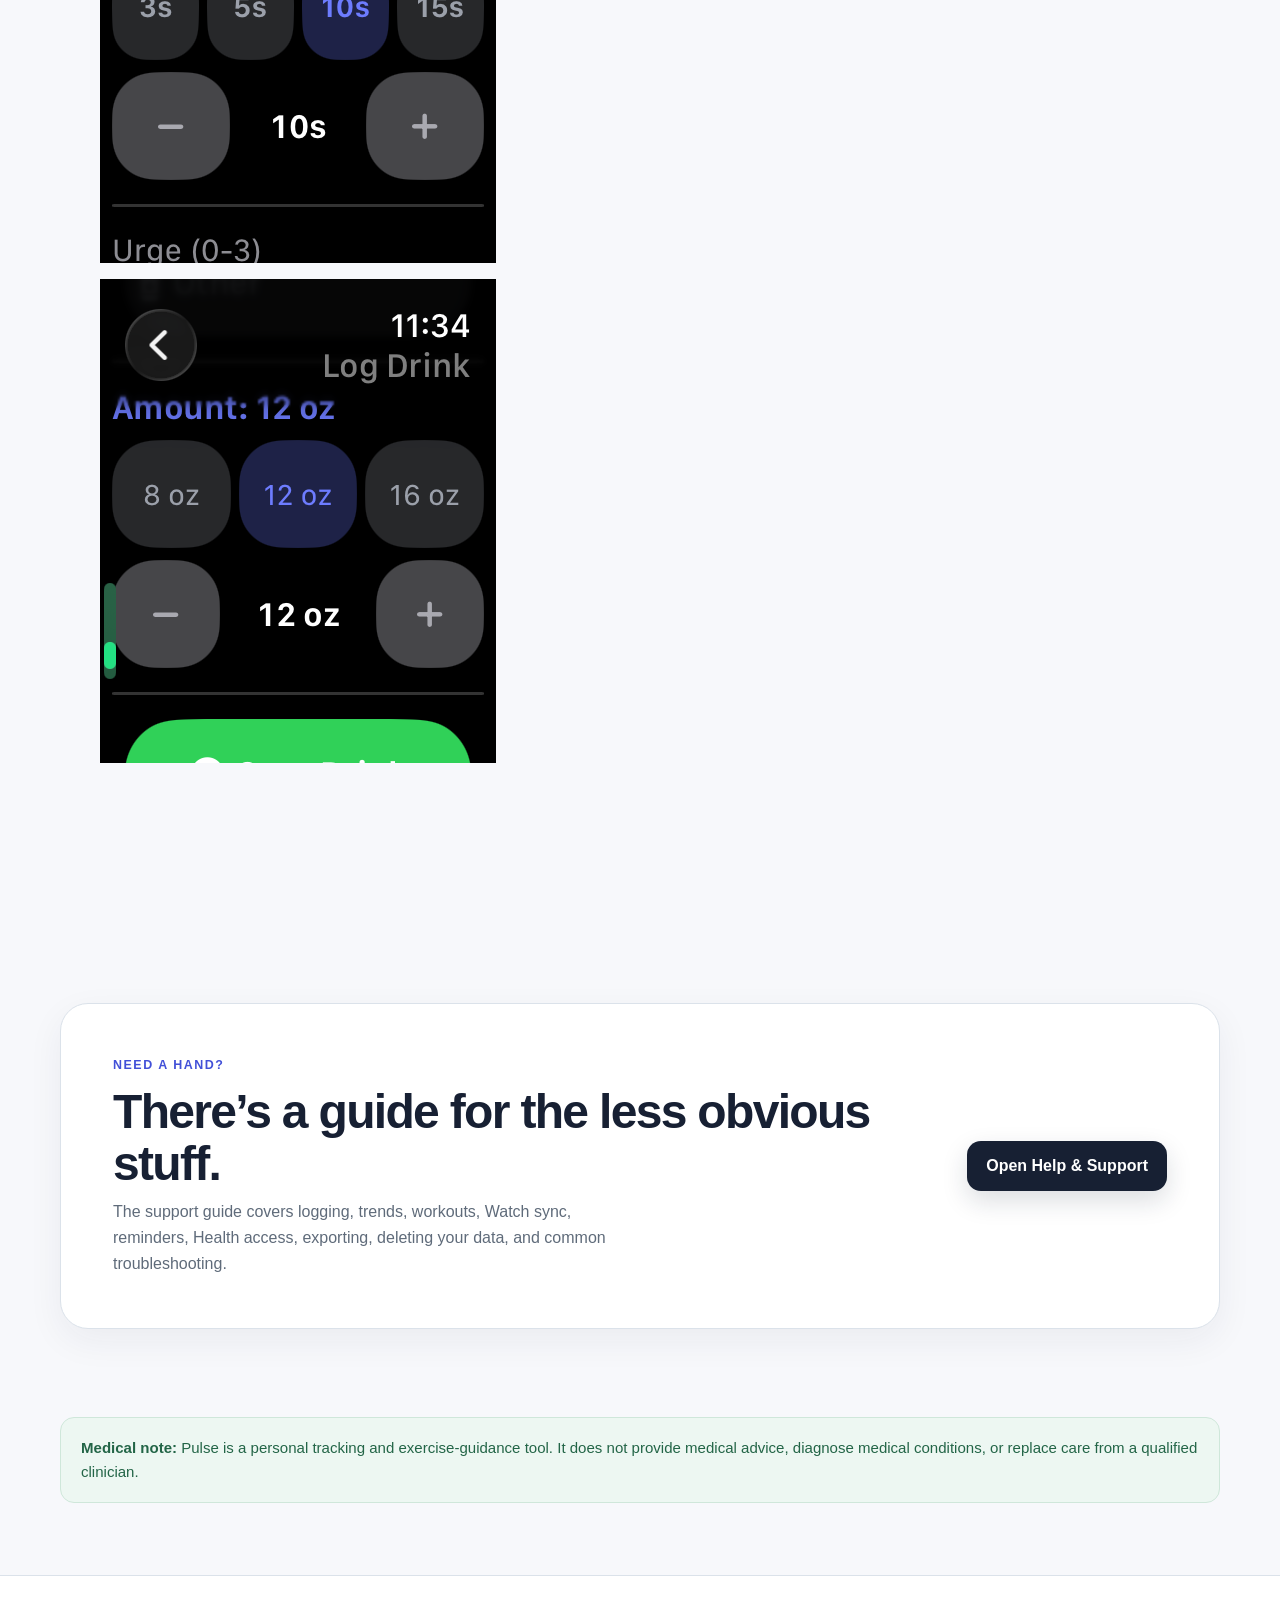
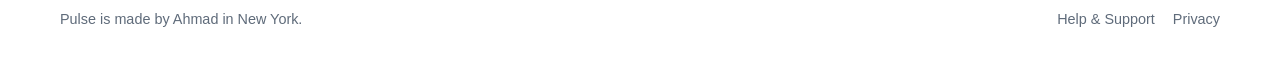
==== commit 98afb8a0: "Add Apple Watch screenshots to homepage" ====
--- a/index.html
+++ b/index.html
@@ -134,6 +134,15 @@
         <figure role="listitem"><img src="./assets/screenshots/pulse-iphone-04.png" alt="Pulse iPhone app screen 4 of 5" loading="lazy"></figure>
         <figure role="listitem"><img src="./assets/screenshots/pulse-iphone-05.png" alt="Pulse iPhone app screen 5 of 5" loading="lazy"></figure>
       </div>
+
+      <div class="watch-screenshots" aria-labelledby="watch-screens-heading">
+        <h3 id="watch-screens-heading">Apple Watch</h3>
+        <div class="watch-screenshot-grid" role="list" aria-label="Pulse Apple Watch screenshots">
+          <figure role="listitem"><img src="./assets/screenshots/pulse-apple-watch-home.png" alt="Pulse Apple Watch home screen" loading="lazy"></figure>
+          <figure role="listitem"><img src="./assets/screenshots/pulse-apple-watch-log-pee.png" alt="Pulse Apple Watch pee logging screen" loading="lazy"></figure>
+          <figure role="listitem"><img src="./assets/screenshots/pulse-apple-watch-log-drink.png" alt="Pulse Apple Watch drink logging screen" loading="lazy"></figure>
+        </div>
+      </div>
     </section>
 
     <section class="section shell">
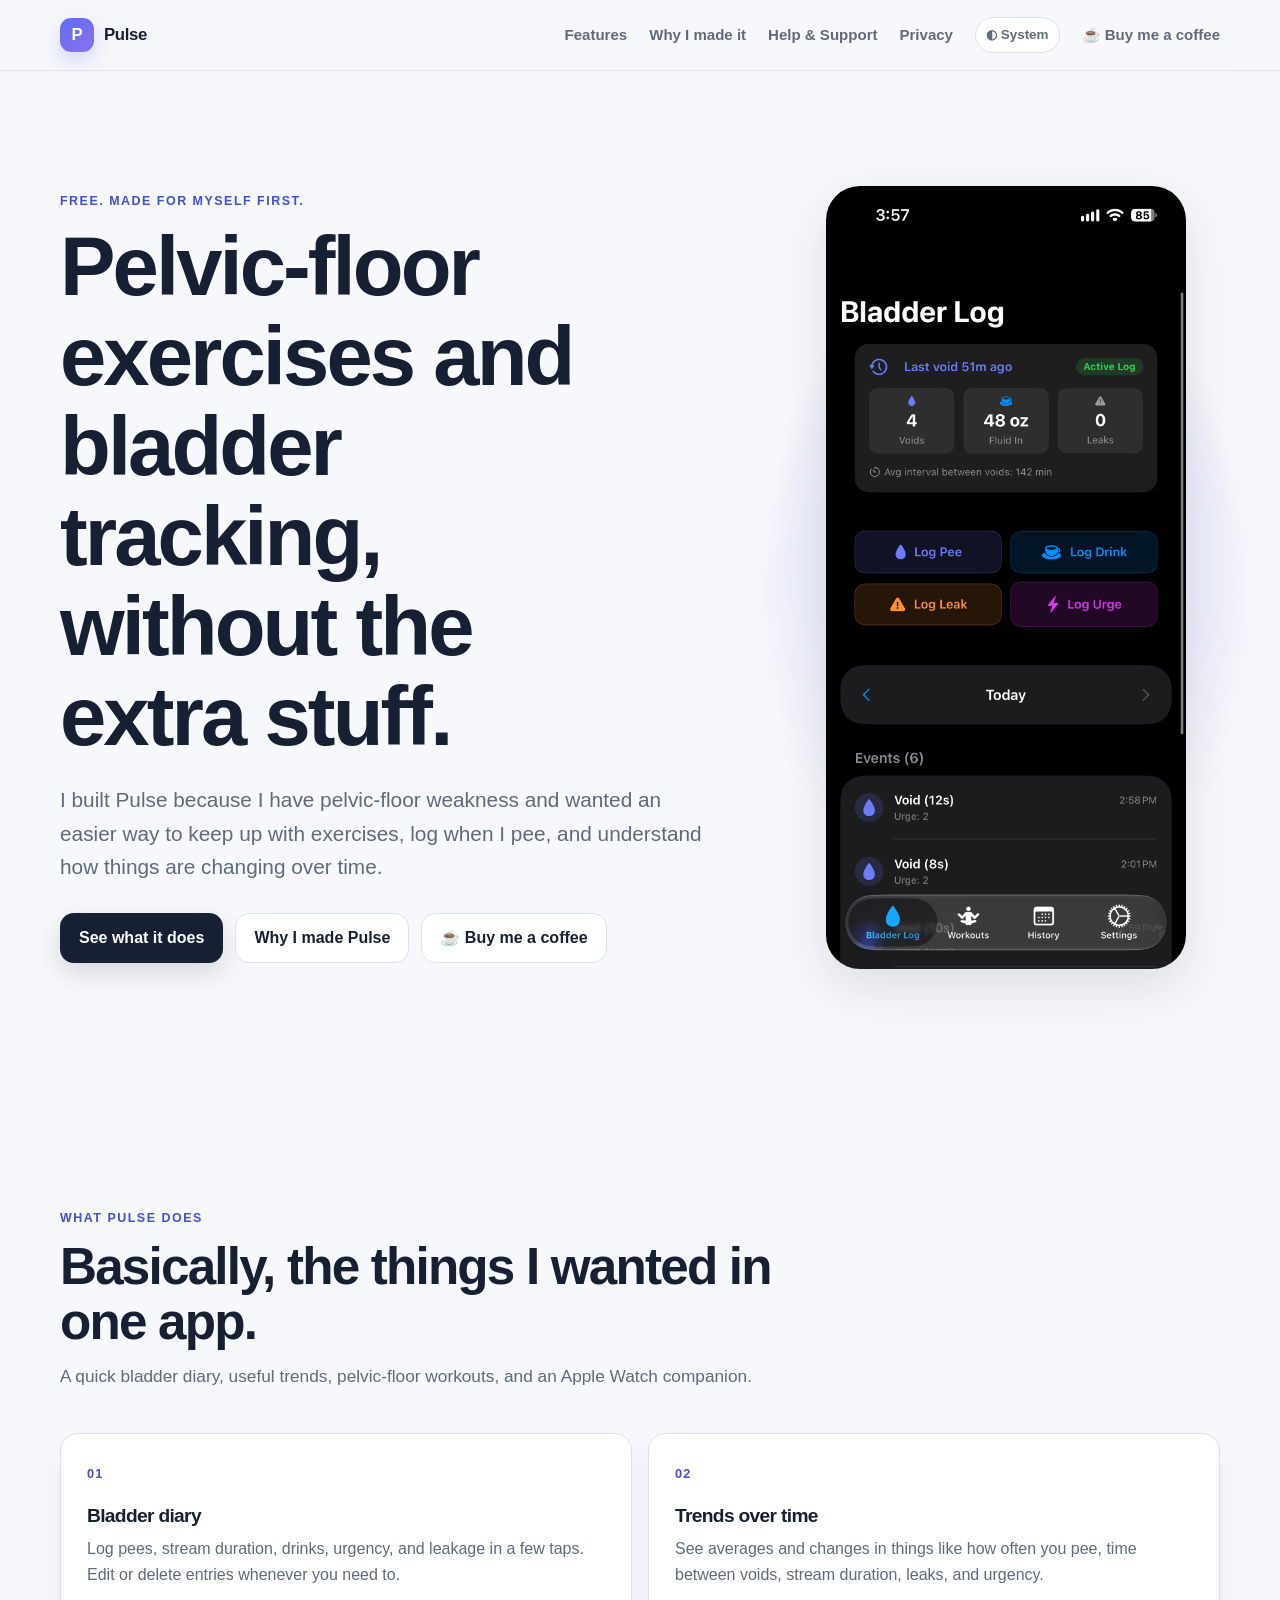
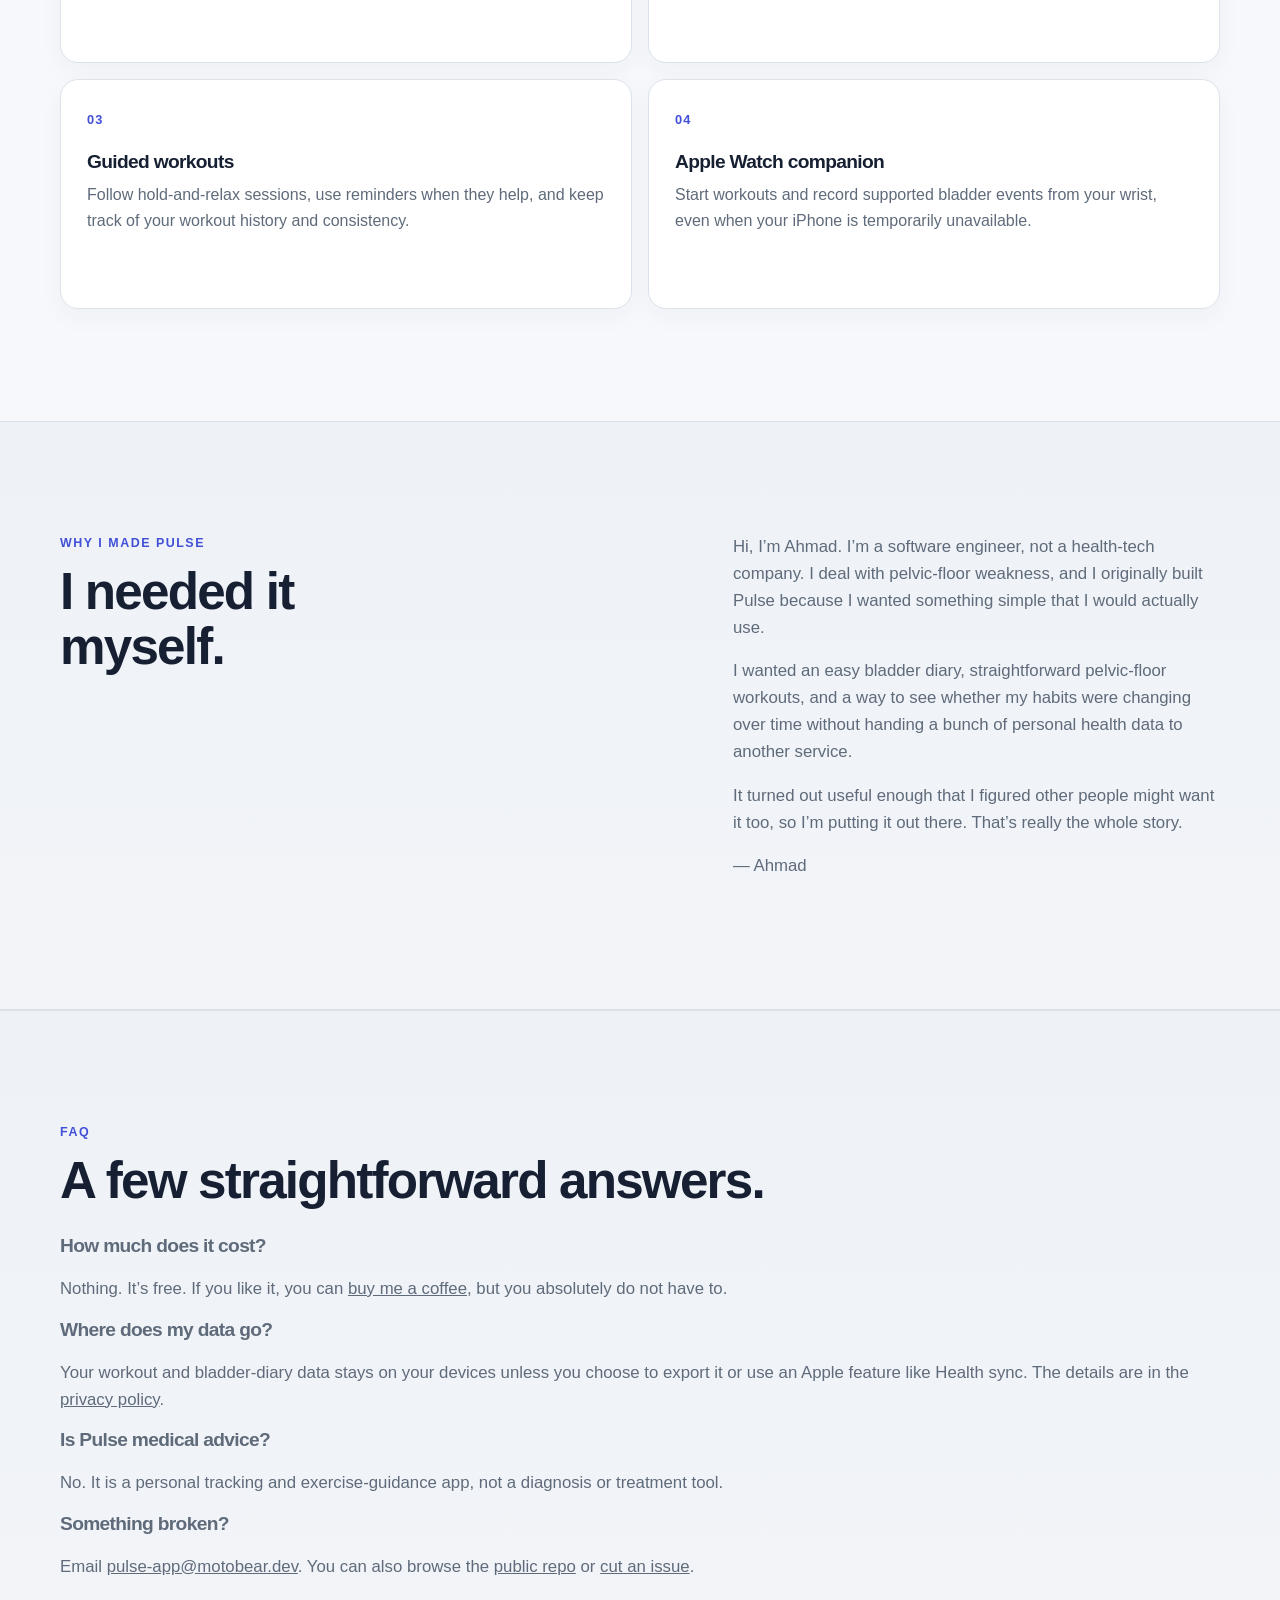
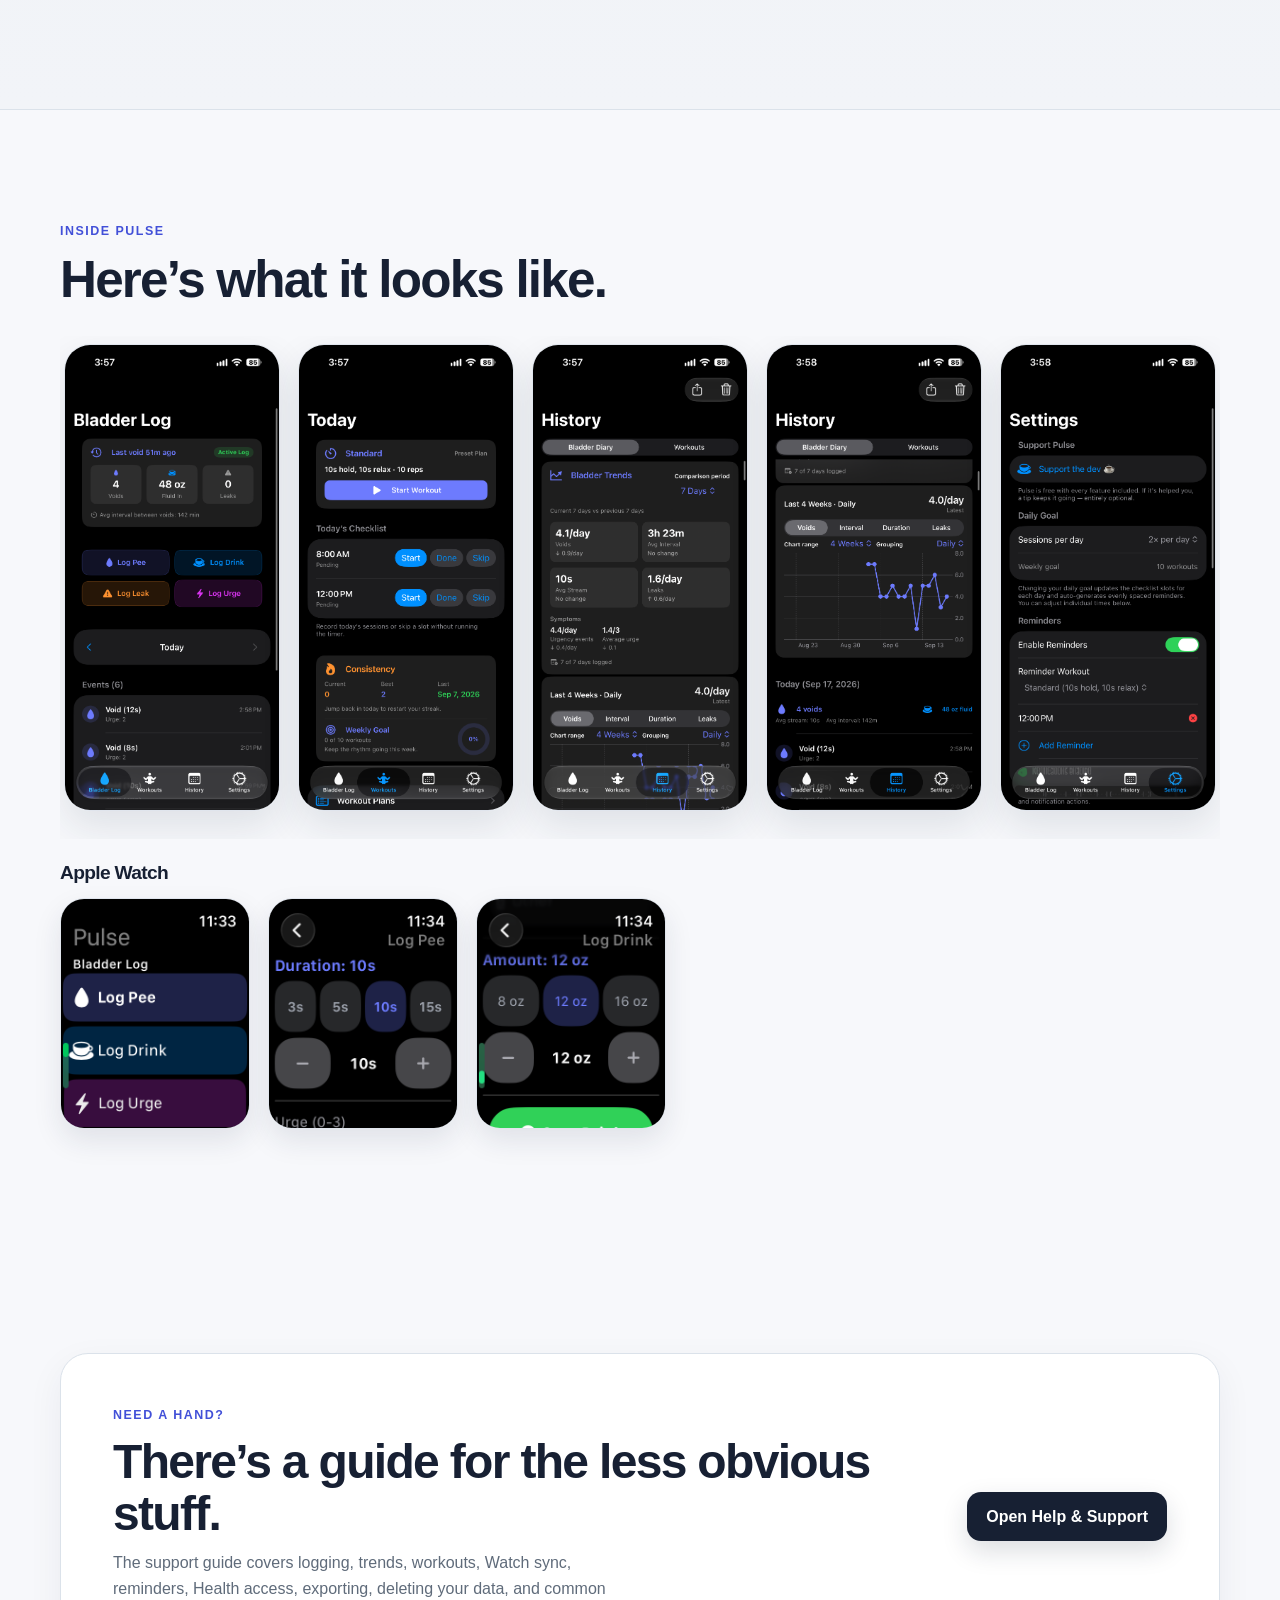
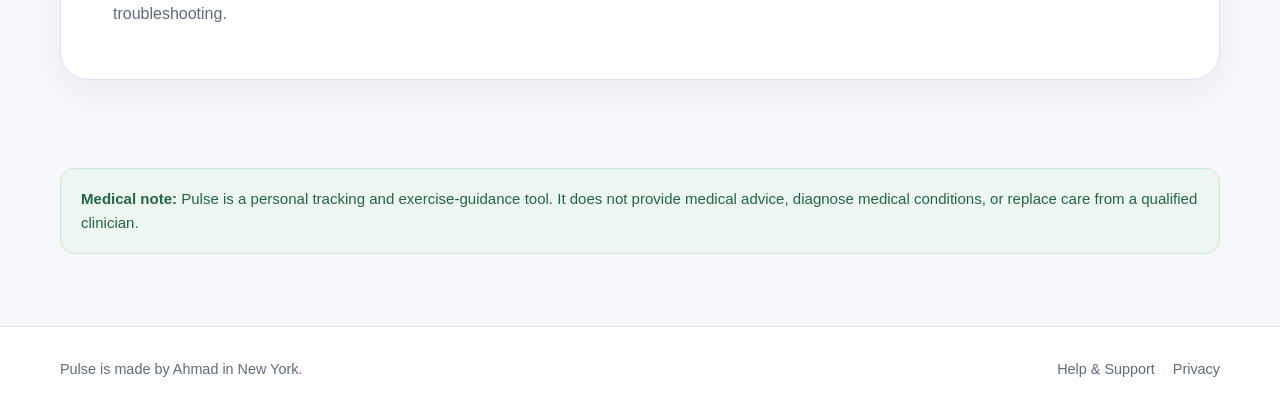
==== commit 218fcdfc: "Move Repo to Another Organization in Github Owner" ====
--- a/index.html
+++ b/index.html
@@ -117,7 +117,7 @@
           <p>No. It is a personal tracking and exercise-guidance app, not a diagnosis or treatment tool.</p>
 
           <h3>Something broken?</h3>
-          <p>Email <a href="mailto:pulse-app@motobear.dev">pulse-app@motobear.dev</a>. You can also browse the <a href="https://github.com/seattle-grizzly-coder/pulse-site" target="_blank" rel="noopener noreferrer">public repo</a> or <a href="https://github.com/seattle-grizzly-coder/pulse-site/issues/new" target="_blank" rel="noopener noreferrer">cut an issue</a>.</p>
+          <p>Email <a href="mailto:pulse-app@motobear.dev">pulse-app@motobear.dev</a>. You can also browse the <a href="https://github.com/motogrizzbear/pulse-site" target="_blank" rel="noopener noreferrer">public repo</a> or <a href="https://github.com/motogrizzbear/pulse-site/issues/new" target="_blank" rel="noopener noreferrer">cut an issue</a>.</p>
         </div>
       </div>
     </section>
--- a/assets/site.css
+++ b/assets/site.css
@@ -365,6 +365,42 @@
   box-shadow: 0 16px 38px rgba(31, 42, 68, 0.11);
 }
 
+.watch-screenshots {
+  margin-top: 24px;
+}
+.watch-screenshots h3 {
+  margin: 0 0 14px;
+}
+.watch-screenshot-grid {
+  display: grid;
+  grid-template-columns: repeat(3, minmax(140px, 190px));
+  gap: 18px;
+}
+.watch-screenshot-grid figure {
+  margin: 0;
+}
+.watch-screenshot-grid img {
+  display: block;
+  width: 100%;
+  border-radius: 24px;
+  border: 1px solid var(--screenshot-border);
+  box-shadow: 0 12px 28px rgba(31, 42, 68, 0.1);
+}
+
+@media (max-width: 620px) {
+  .watch-screenshot-grid {
+    grid-template-columns: repeat(3, minmax(150px, 1fr));
+    overflow-x: auto;
+    padding-bottom: 10px;
+    scroll-snap-type: x proximity;
+  }
+
+  .watch-screenshot-grid figure {
+    min-width: 150px;
+    scroll-snap-align: start;
+  }
+}
+
 .callout {
   display: flex;
   align-items: center;
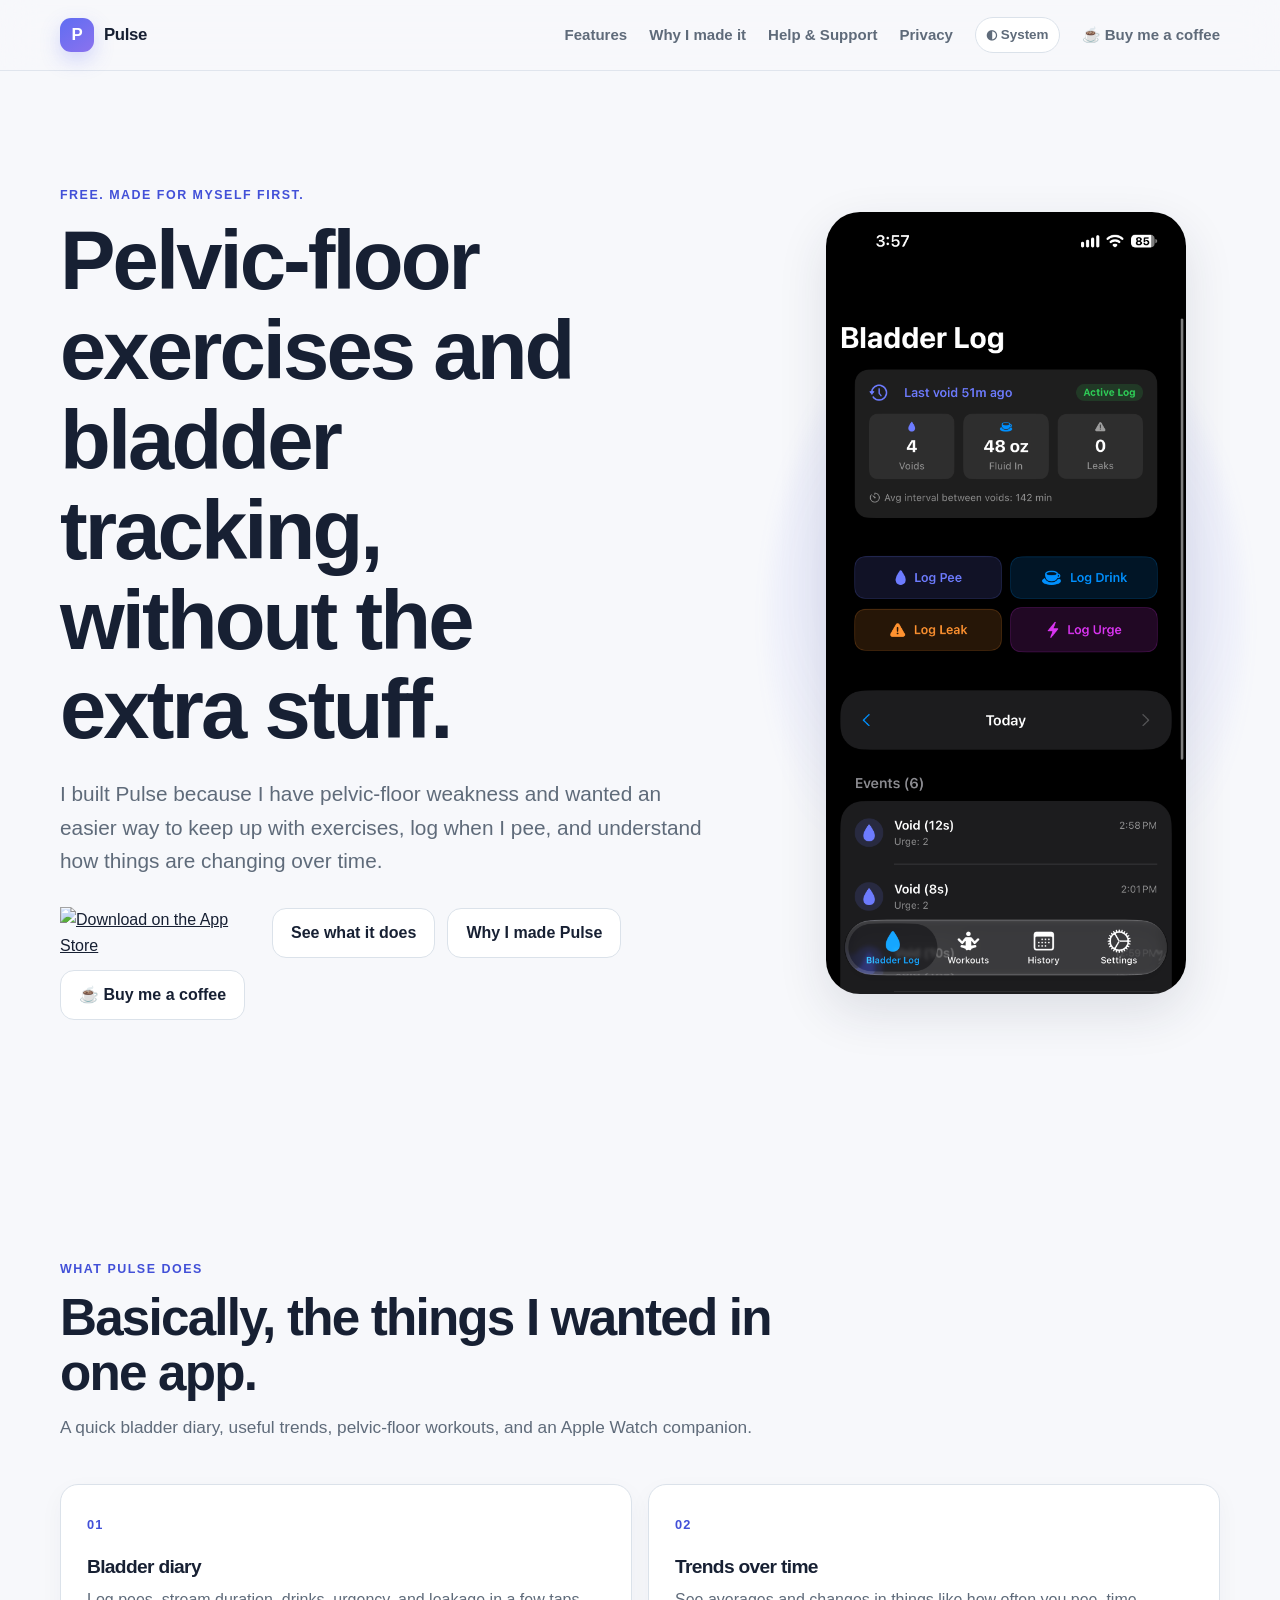
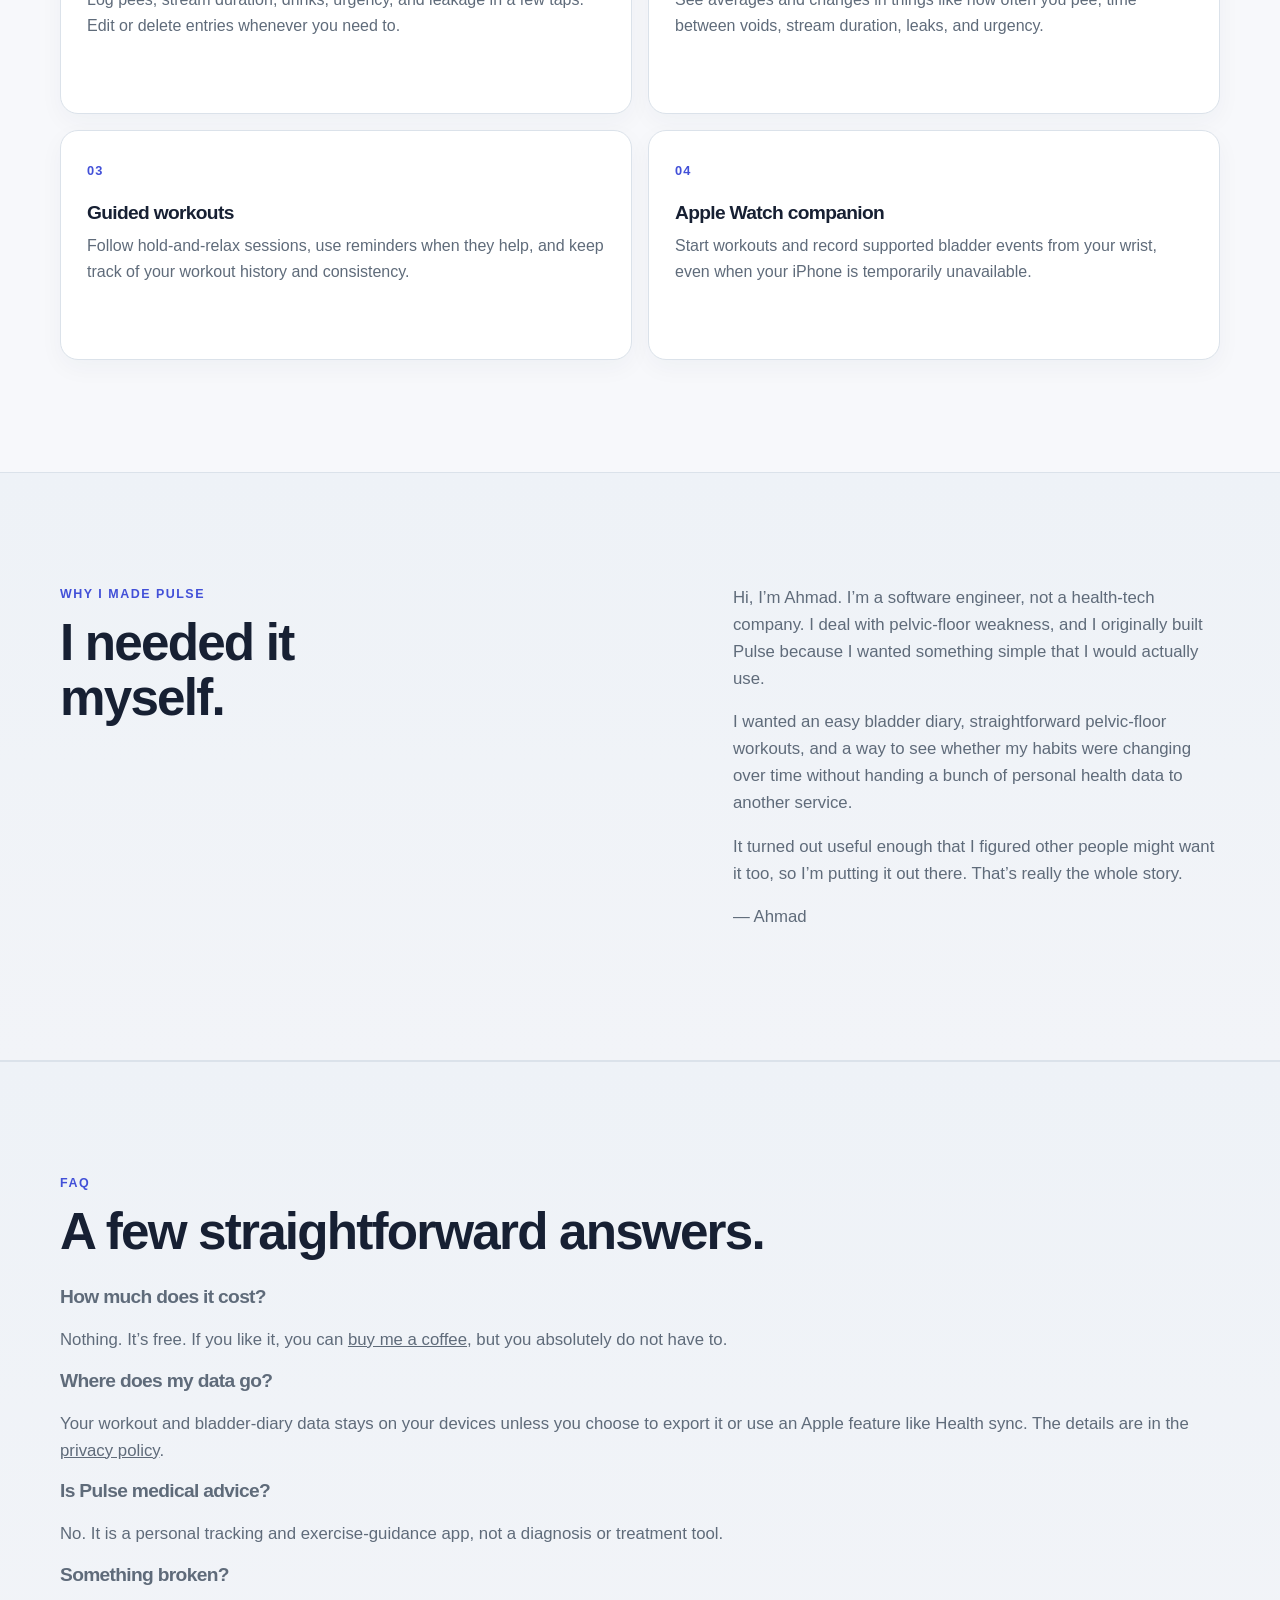
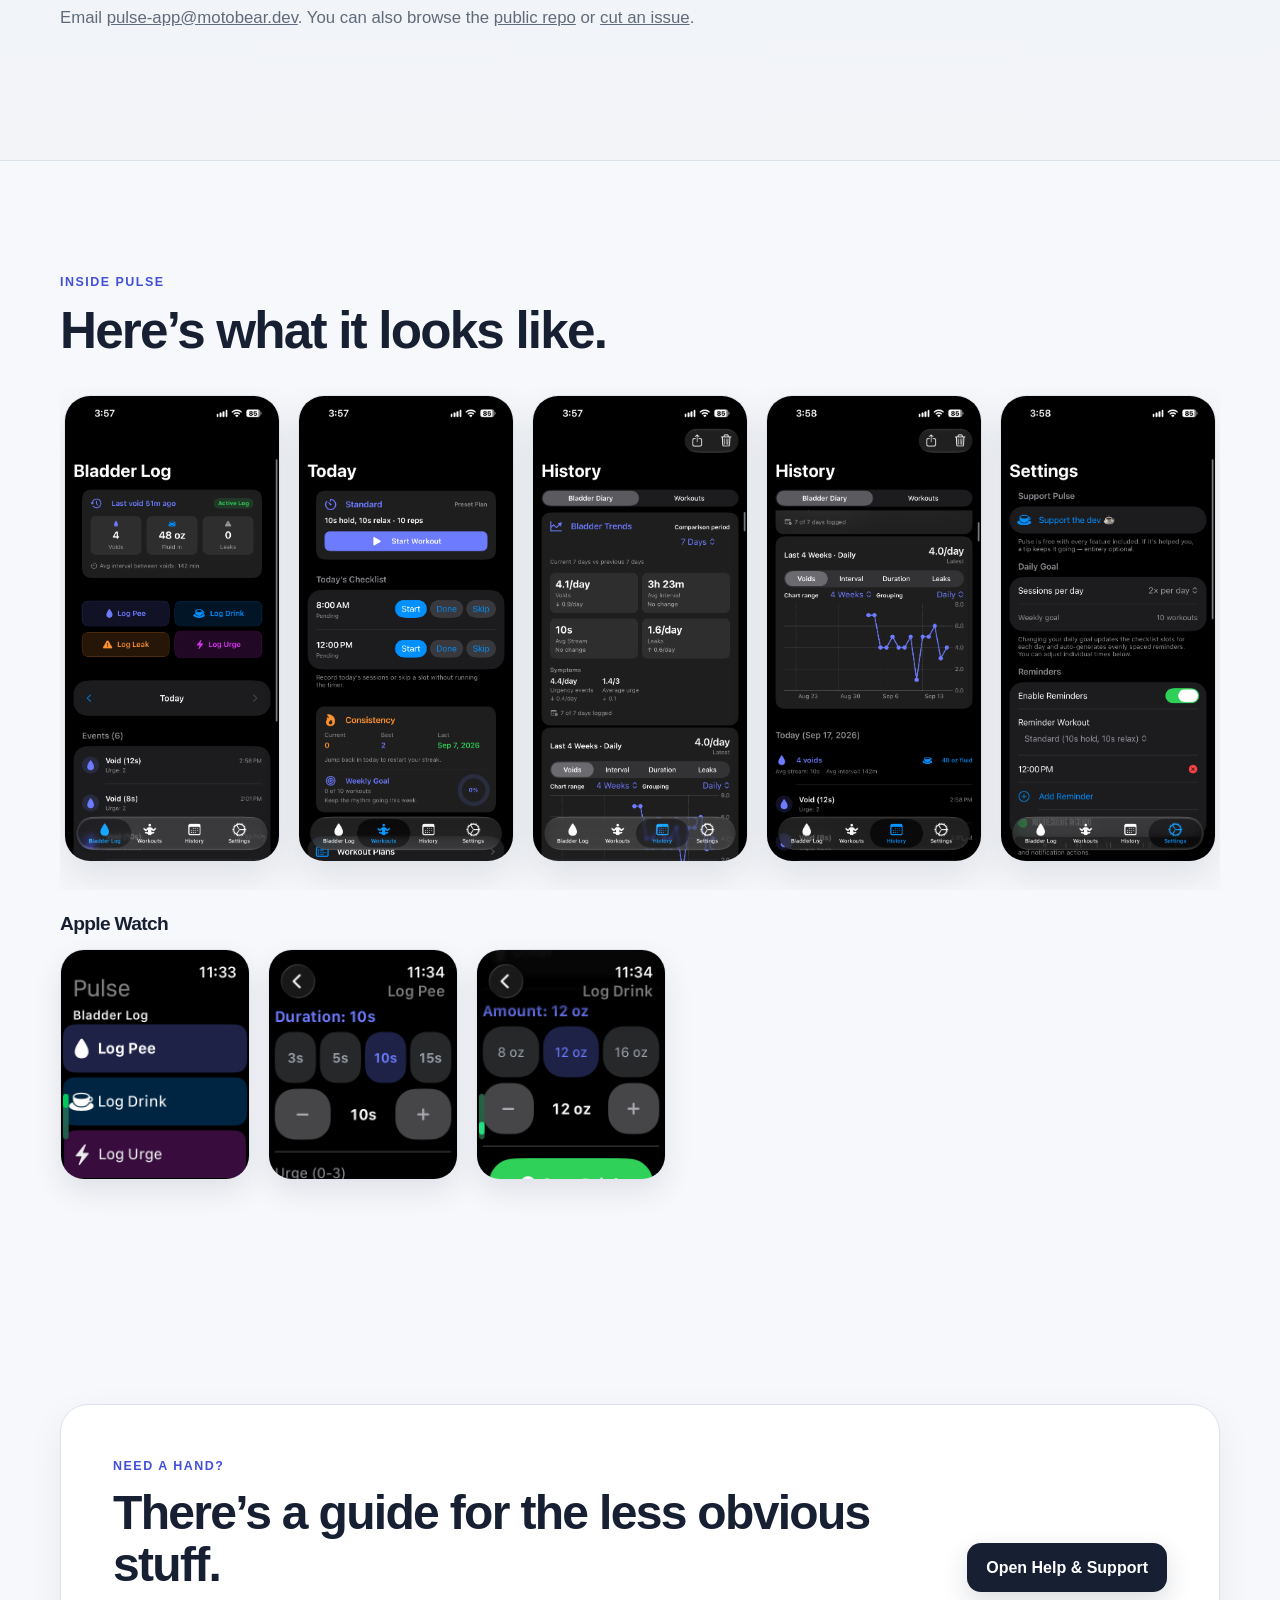
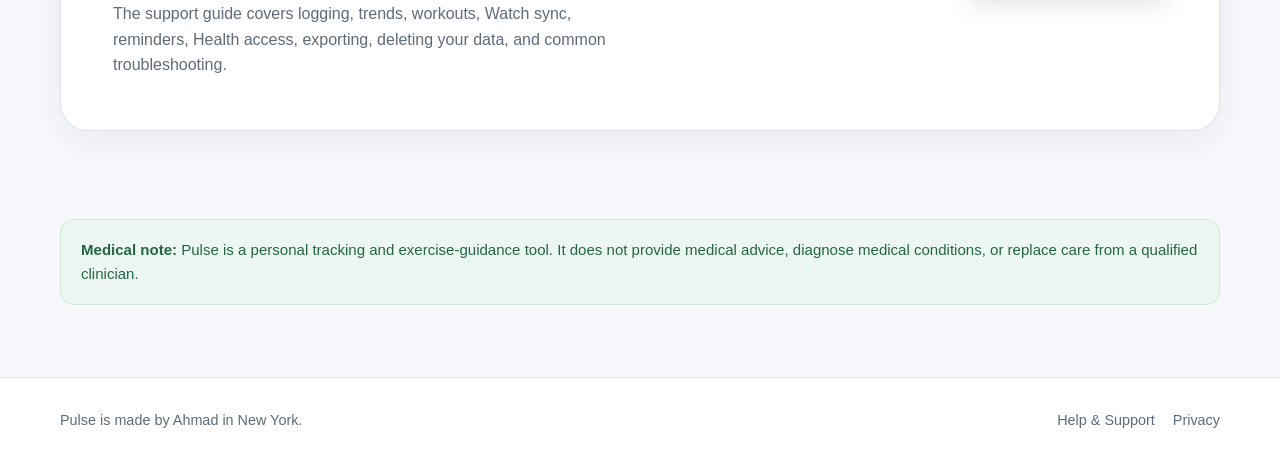
==== commit 8b6c2ef2: "Add App Store download link" ====
--- a/index.html
+++ b/index.html
@@ -4,7 +4,9 @@
   <meta charset="utf-8">
   <meta name="viewport" content="width=device-width, initial-scale=1">
   <meta name="description" content="Pulse is a free iPhone and Apple Watch app for pelvic-floor exercises and personal bladder tracking, built by one guy who needed it himself.">
+  <meta name="apple-itunes-app" content="app-id=6784401048">
   <meta name="theme-color" content="#f7f8fb">
+  <link rel="icon" href="./assets/favicon.svg" type="image/svg+xml">
   <title>Pulse — Pelvic-floor workouts and bladder tracking</title>
   <script>
     (() => {
@@ -44,8 +46,11 @@
         <p class="eyebrow">Free. Made for myself first.</p>
         <h1>Pelvic-floor exercises and bladder tracking, without the extra stuff.</h1>
         <p class="lede">I built Pulse because I have pelvic-floor weakness and wanted an easier way to keep up with exercises, log when I pee, and understand how things are changing over time.</p>
-        <div class="cta-row">
-          <a class="button button-primary" href="#features">See what it does</a>
+        <div class="cta-row" style="align-items: center;">
+          <a href="https://apps.apple.com/us/app/pulse-pelvic-health/id6784401048?itsct=apps_box_badge&amp;itscg=30200" aria-label="Download Pulse on the App Store" style="display: inline-block; width: 200px; flex: 0 0 auto;">
+            <img src="https://tools.applemediaservices.com/api/badges/download-on-the-app-store/black/en-us?size=250x83" alt="Download on the App Store" width="200" referrerpolicy="no-referrer">
+          </a>
+          <a class="button button-secondary" href="#features">See what it does</a>
           <a class="button button-secondary" href="#story">Why I made Pulse</a>
           <a class="button button-secondary" href="https://buymeacoffee.com/motobear" target="_blank" rel="noopener noreferrer">☕ Buy me a coffee</a>
         </div>
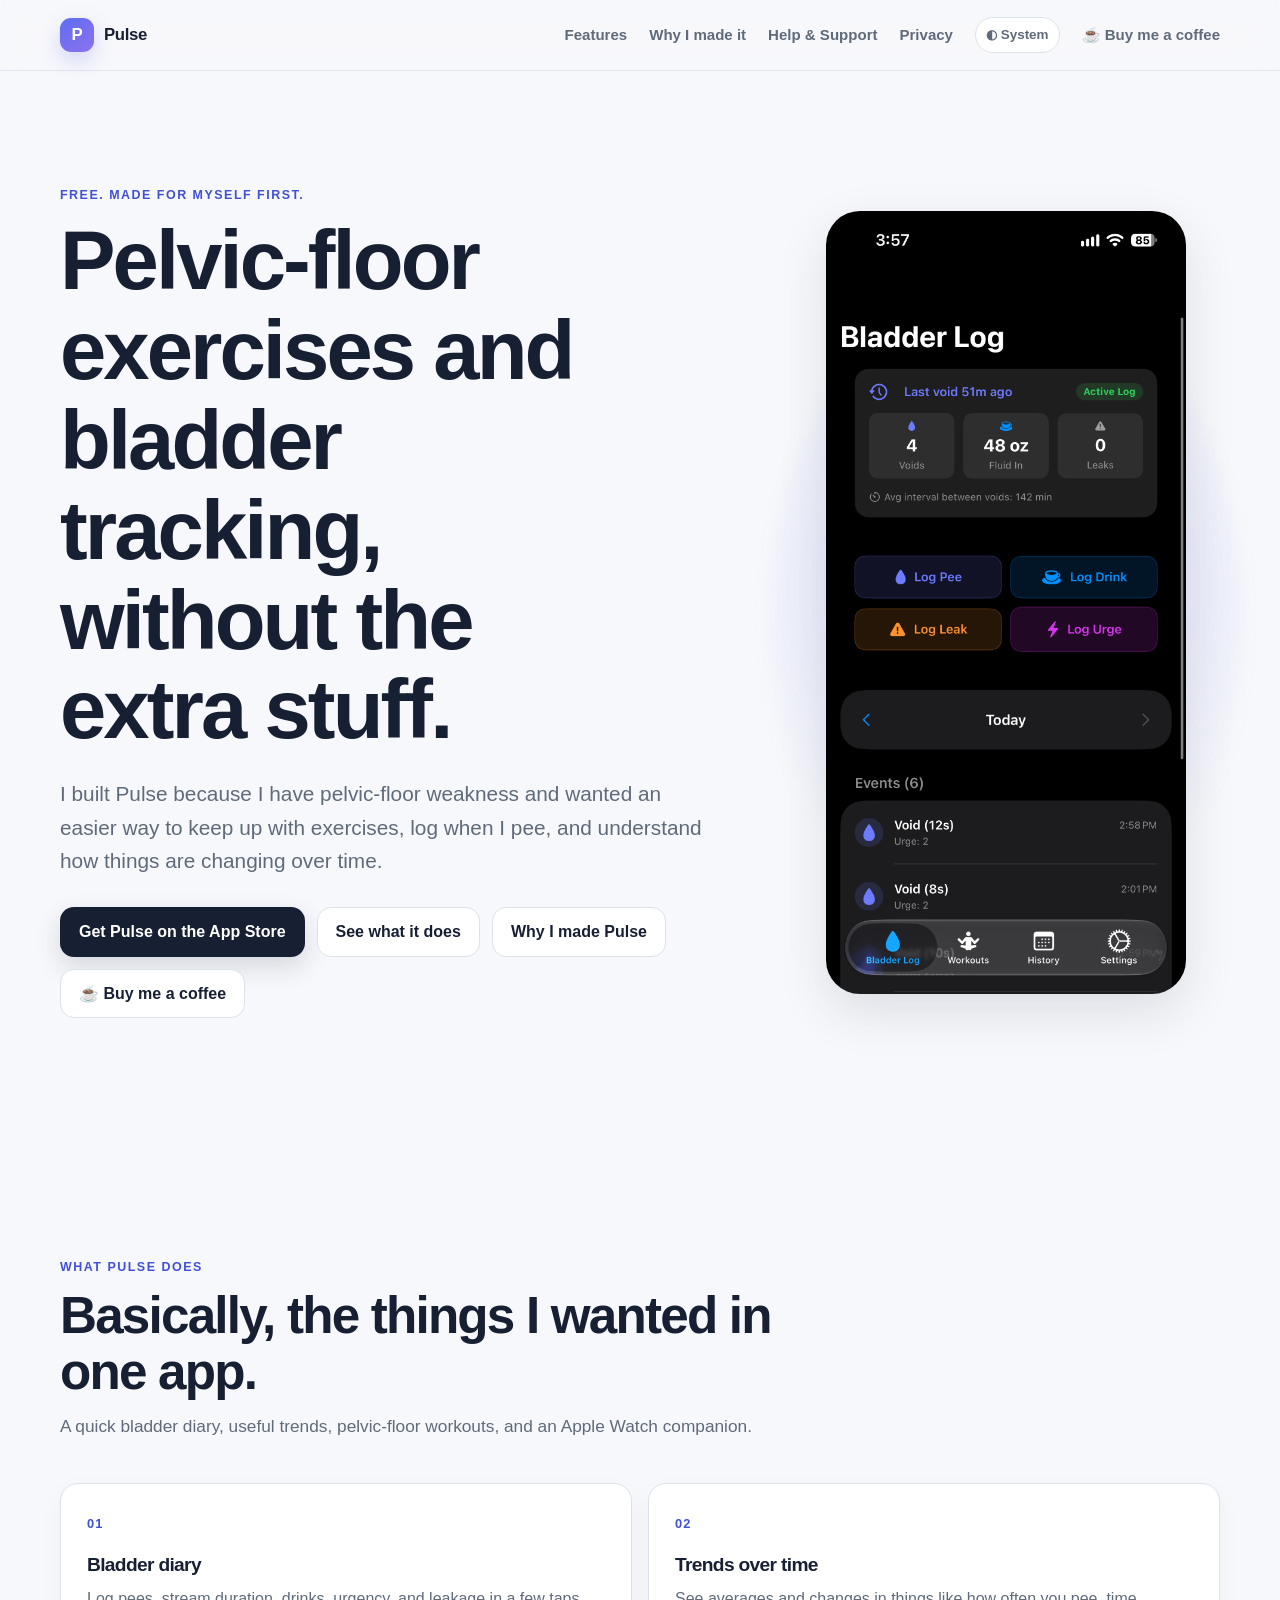
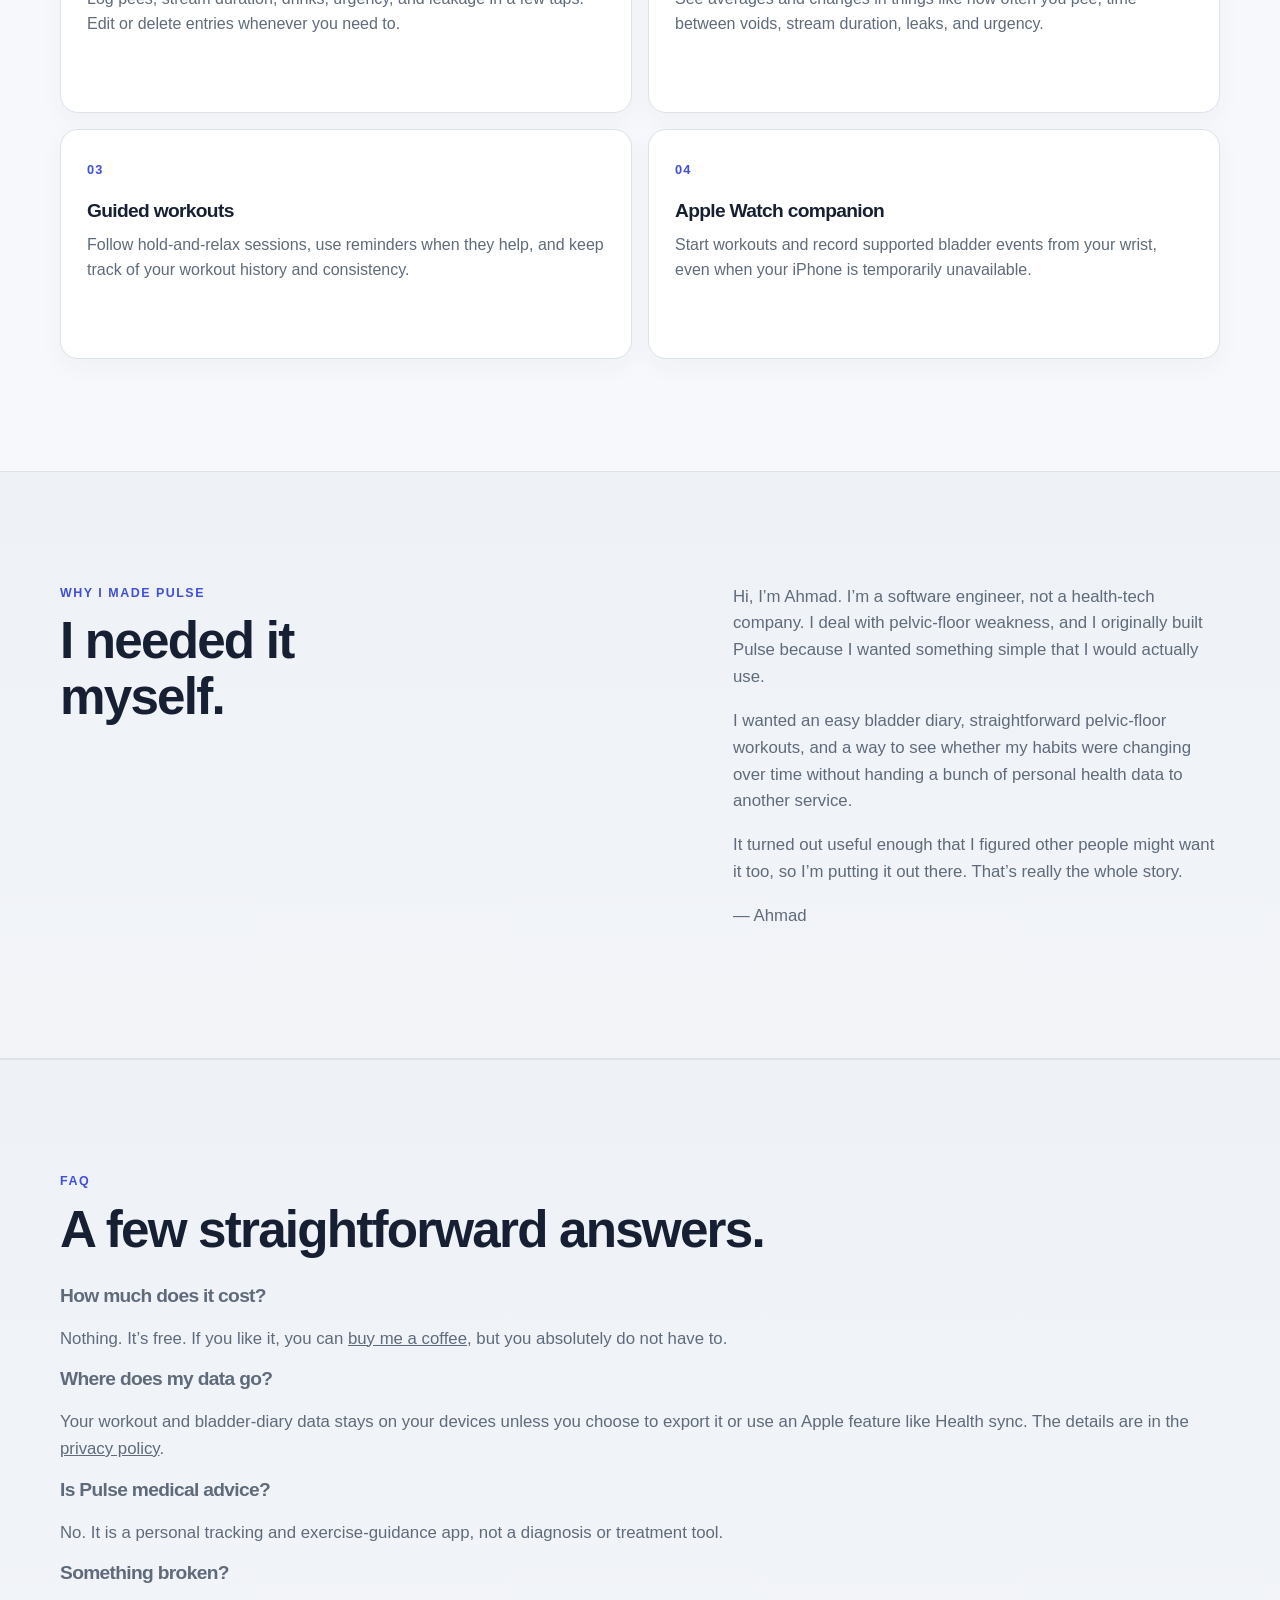
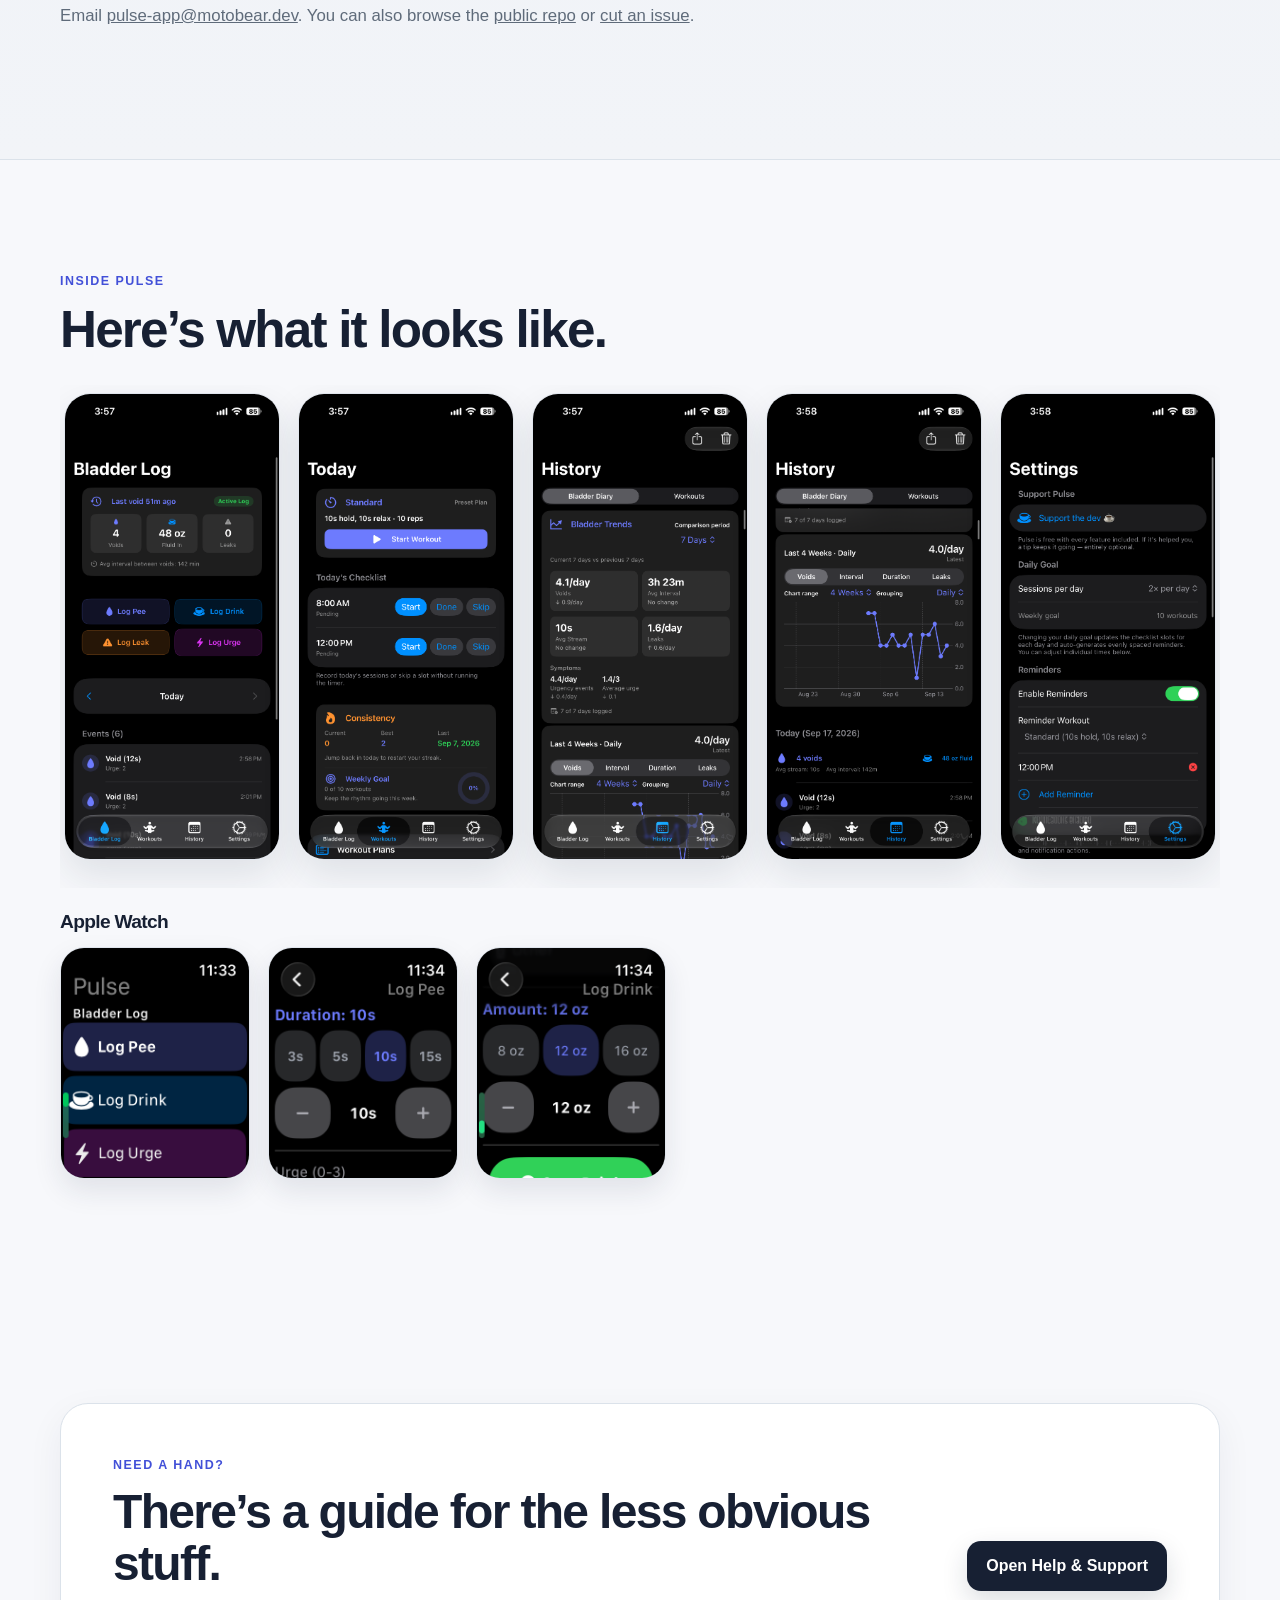
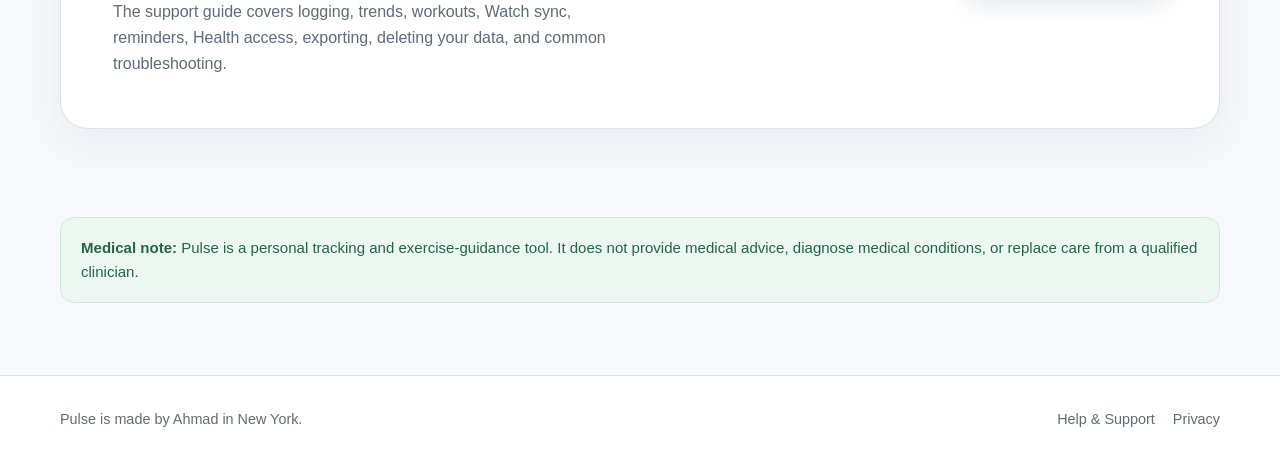
==== commit fdf3811e: "Fix broken App Store CTA" ====
--- a/index.html
+++ b/index.html
@@ -46,10 +46,8 @@
         <p class="eyebrow">Free. Made for myself first.</p>
         <h1>Pelvic-floor exercises and bladder tracking, without the extra stuff.</h1>
         <p class="lede">I built Pulse because I have pelvic-floor weakness and wanted an easier way to keep up with exercises, log when I pee, and understand how things are changing over time.</p>
-        <div class="cta-row" style="align-items: center;">
-          <a href="https://apps.apple.com/us/app/pulse-pelvic-health/id6784401048?itsct=apps_box_badge&amp;itscg=30200" aria-label="Download Pulse on the App Store" style="display: inline-block; width: 200px; flex: 0 0 auto;">
-            <img src="https://tools.applemediaservices.com/api/badges/download-on-the-app-store/black/en-us?size=250x83" alt="Download on the App Store" width="200" referrerpolicy="no-referrer">
-          </a>
+        <div class="cta-row">
+          <a class="button button-primary" href="https://apps.apple.com/us/app/pulse-pelvic-health/id6784401048" aria-label="Get Pulse on the App Store">Get Pulse on the App Store</a>
           <a class="button button-secondary" href="#features">See what it does</a>
           <a class="button button-secondary" href="#story">Why I made Pulse</a>
           <a class="button button-secondary" href="https://buymeacoffee.com/motobear" target="_blank" rel="noopener noreferrer">☕ Buy me a coffee</a>
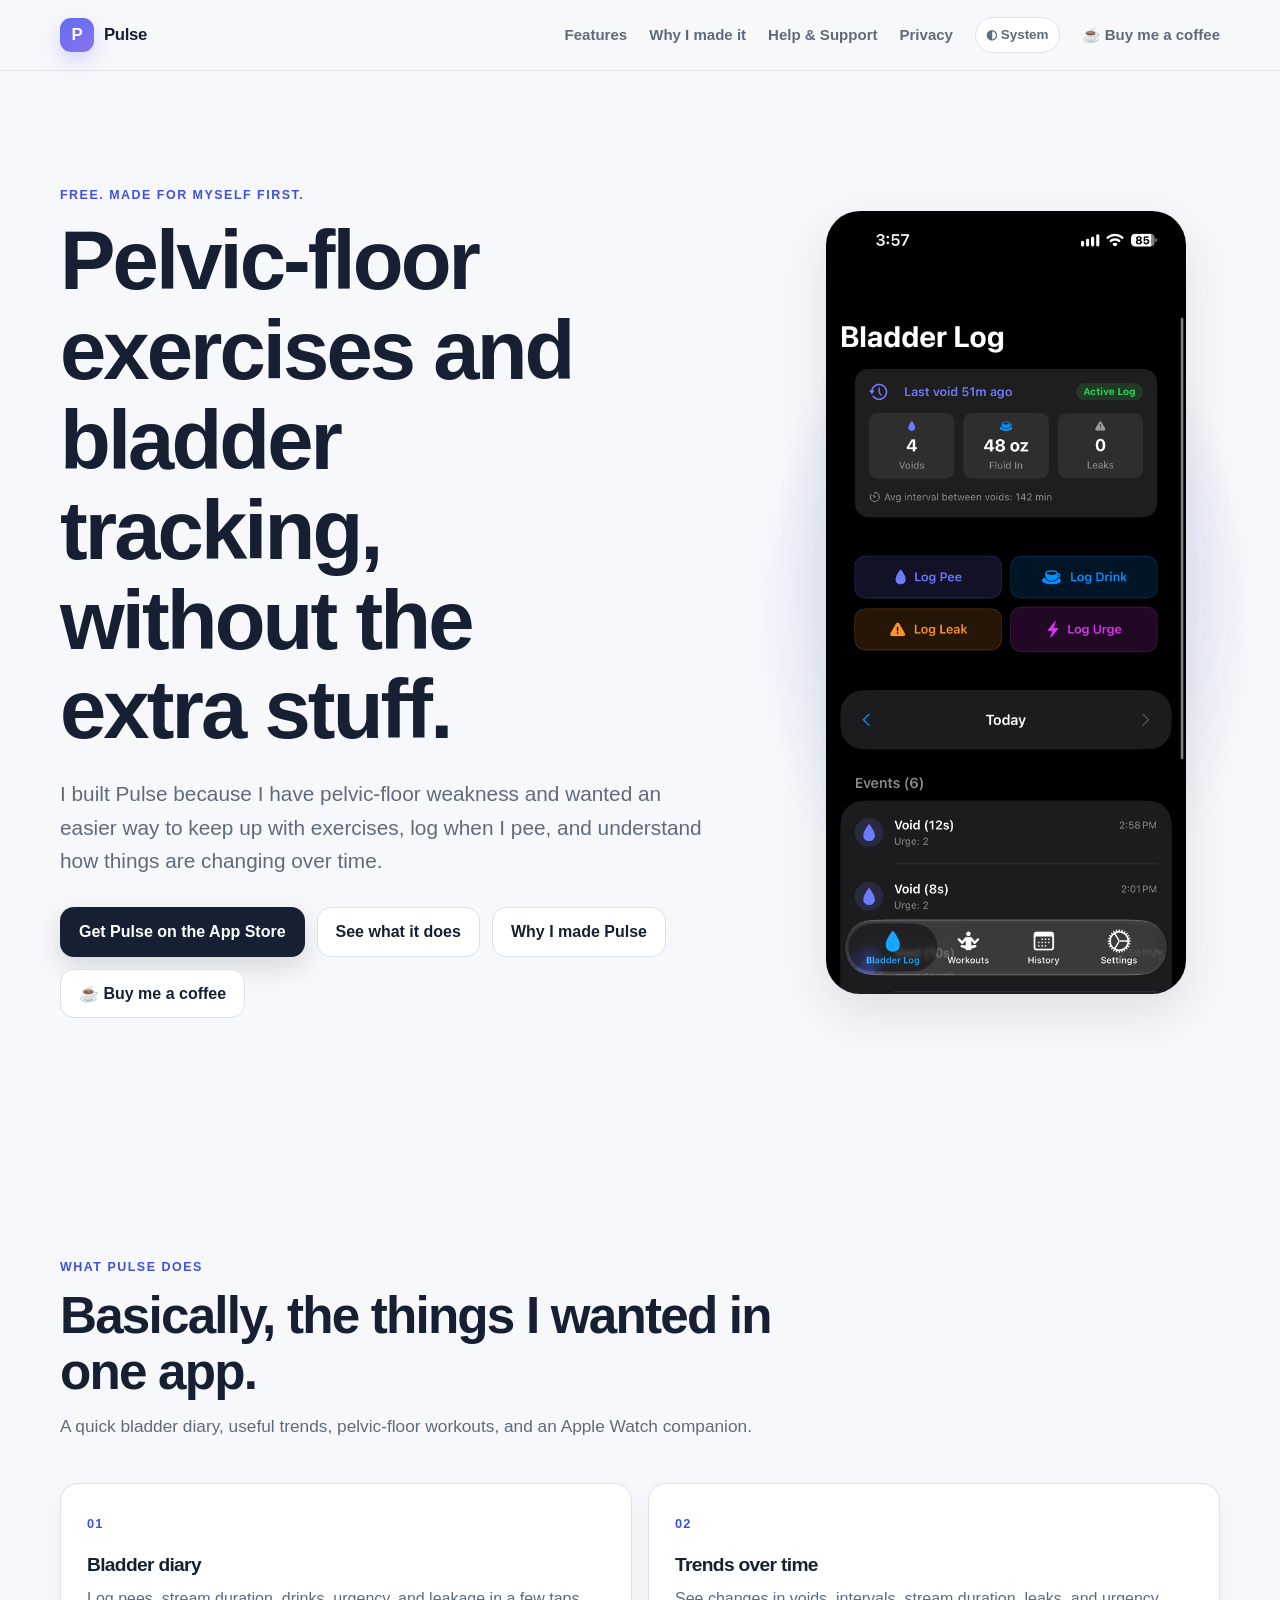
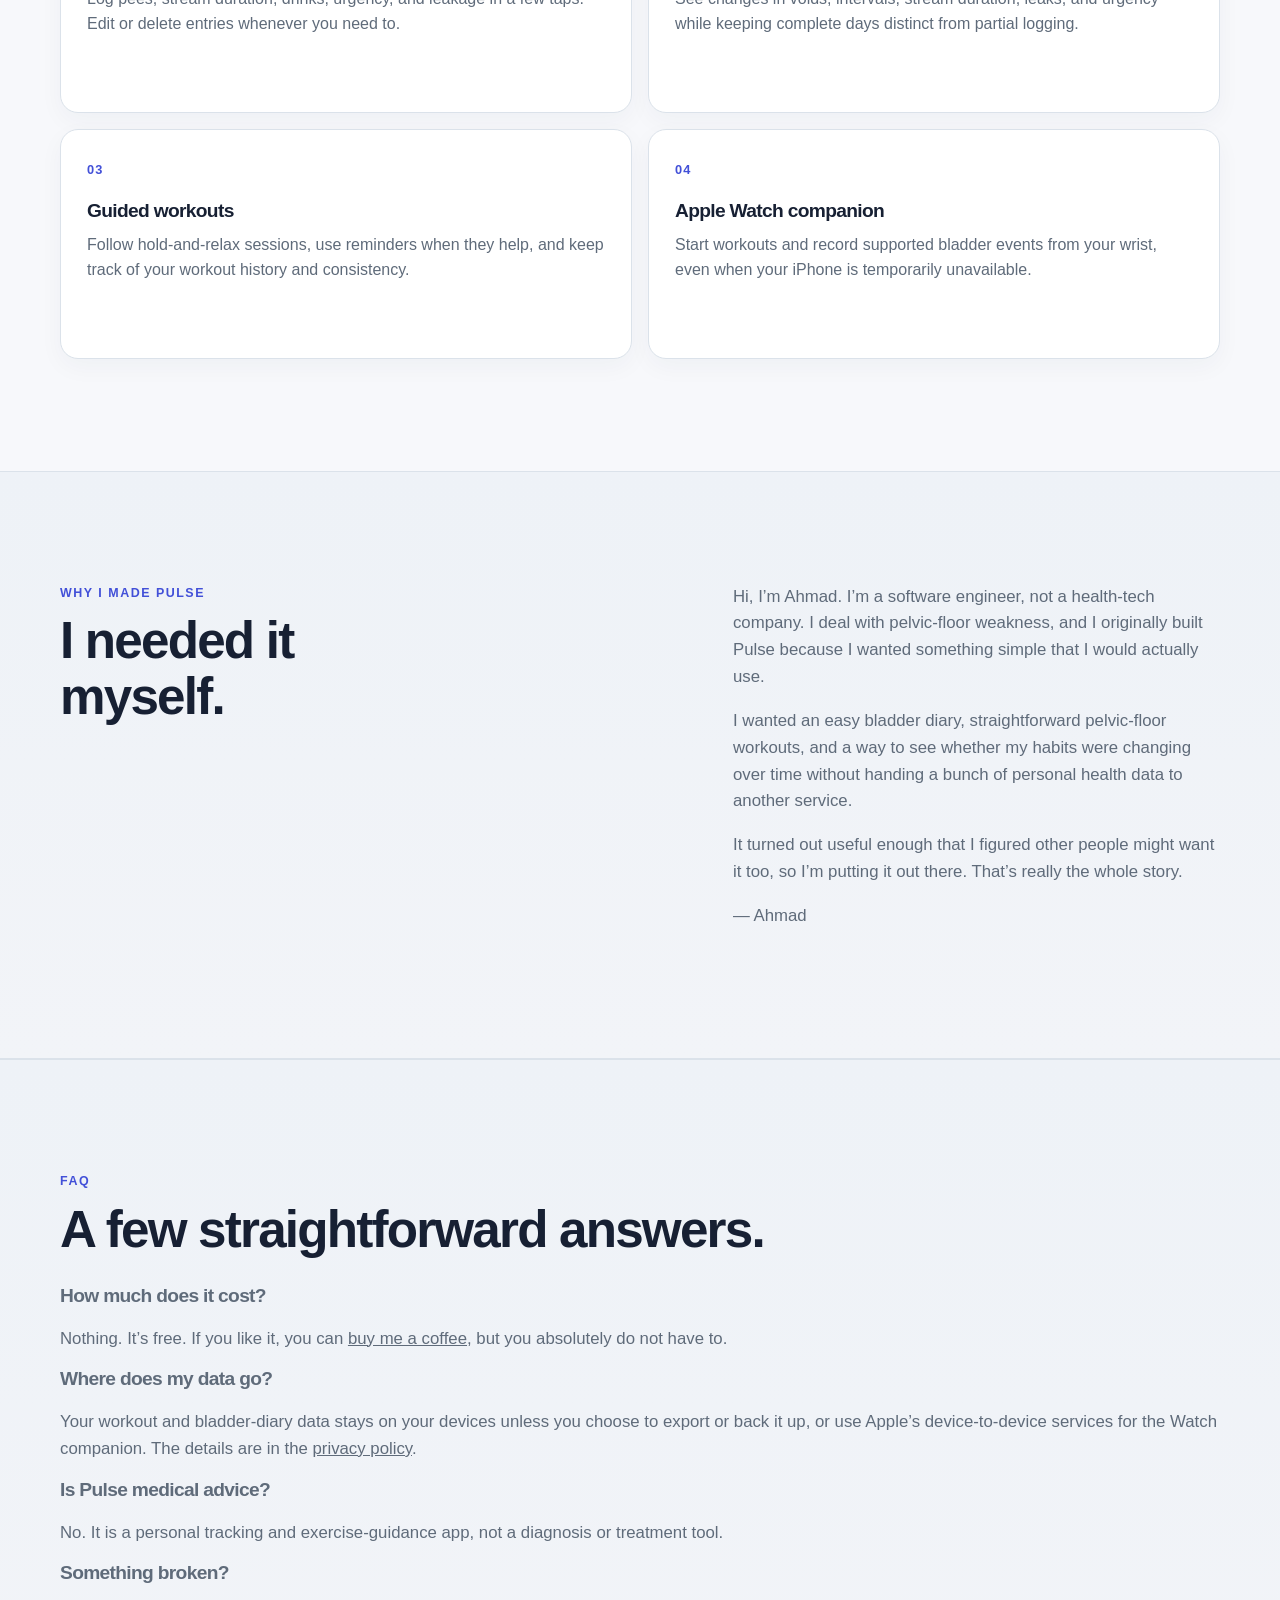
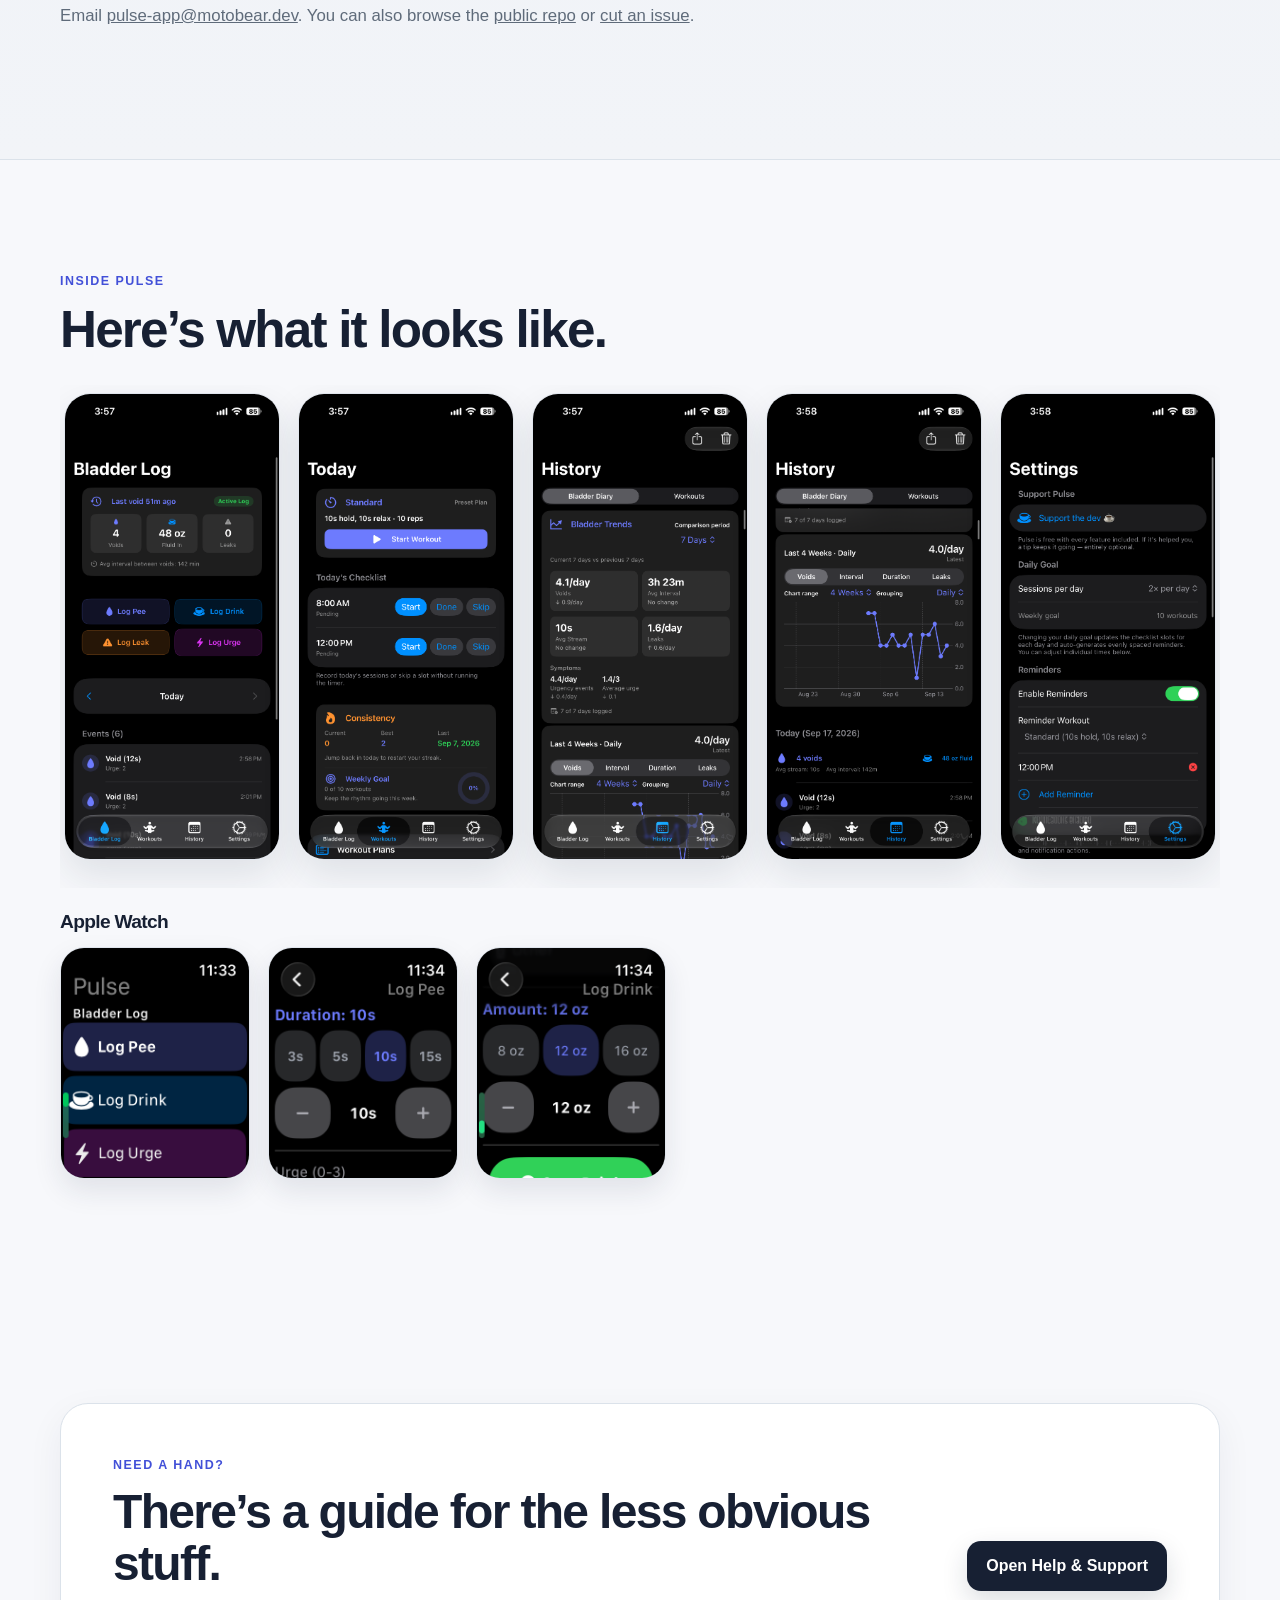
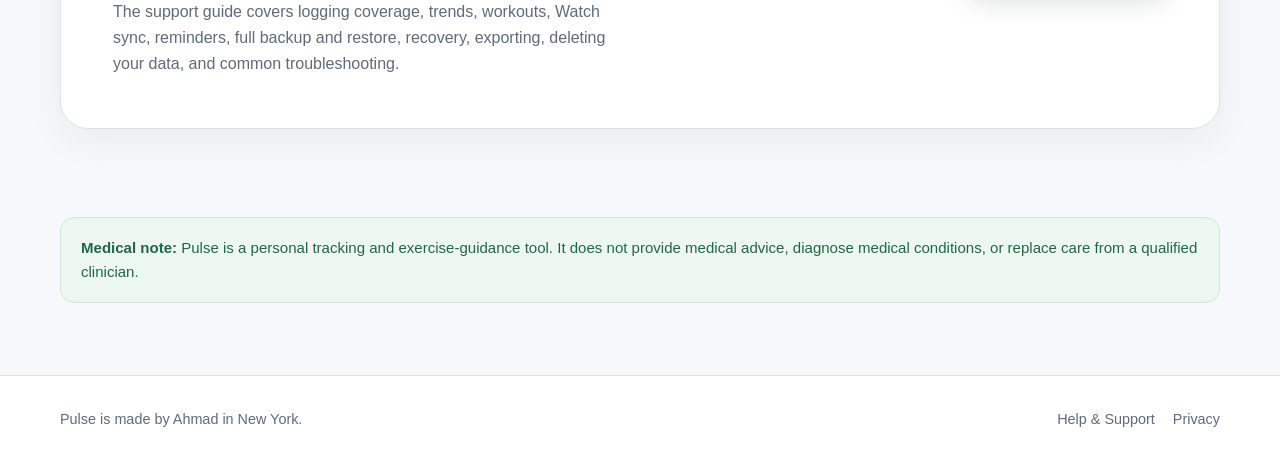
==== commit 6b01d5e6: "Align Pulse homepage with current data features" ====
--- a/index.html
+++ b/index.html
@@ -73,7 +73,7 @@
         <article class="feature-card">
           <span class="feature-number" aria-hidden="true">02</span>
           <h3>Trends over time</h3>
-          <p>See averages and changes in things like how often you pee, time between voids, stream duration, leaks, and urgency.</p>
+          <p>See changes in voids, intervals, stream duration, leaks, and urgency while keeping complete days distinct from partial logging.</p>
         </article>
         <article class="feature-card">
           <span class="feature-number" aria-hidden="true">03</span>
@@ -114,7 +114,7 @@
           <p>Nothing. It’s free. If you like it, you can <a href="https://buymeacoffee.com/motobear" target="_blank" rel="noopener noreferrer">buy me a coffee</a>, but you absolutely do not have to.</p>
 
           <h3>Where does my data go?</h3>
-          <p>Your workout and bladder-diary data stays on your devices unless you choose to export it or use an Apple feature like Health sync. The details are in the <a href="./privacy/">privacy policy</a>.</p>
+          <p>Your workout and bladder-diary data stays on your devices unless you choose to export or back it up, or use Apple’s device-to-device services for the Watch companion. The details are in the <a href="./privacy/">privacy policy</a>.</p>
 
           <h3>Is Pulse medical advice?</h3>
           <p>No. It is a personal tracking and exercise-guidance app, not a diagnosis or treatment tool.</p>
@@ -153,7 +153,7 @@
         <div>
           <p class="eyebrow">Need a hand?</p>
           <h2>There’s a guide for the less obvious stuff.</h2>
-          <p>The support guide covers logging, trends, workouts, Watch sync, reminders, Health access, exporting, deleting your data, and common troubleshooting.</p>
+          <p>The support guide covers logging coverage, trends, workouts, Watch sync, reminders, full backup and restore, recovery, exporting, deleting your data, and common troubleshooting.</p>
         </div>
         <a class="button button-primary" href="./support/">Open Help &amp; Support</a>
       </div>
